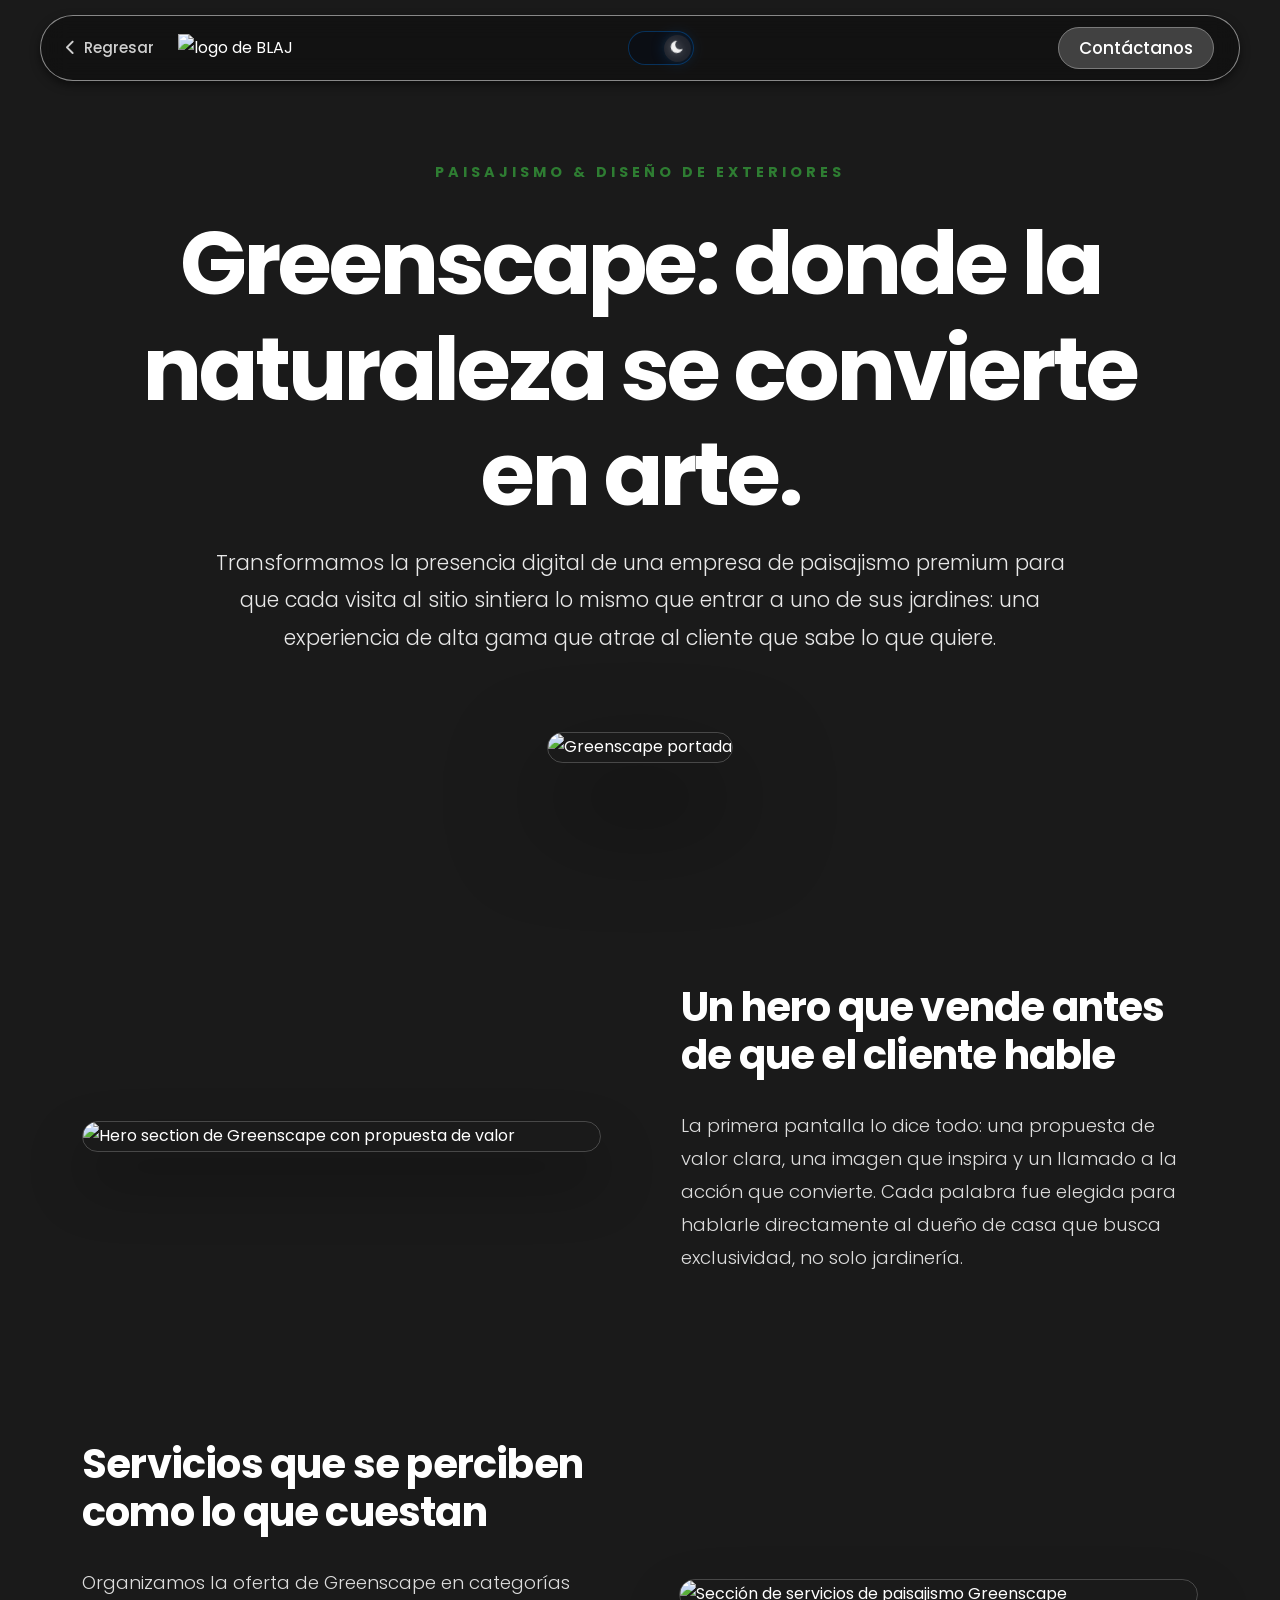
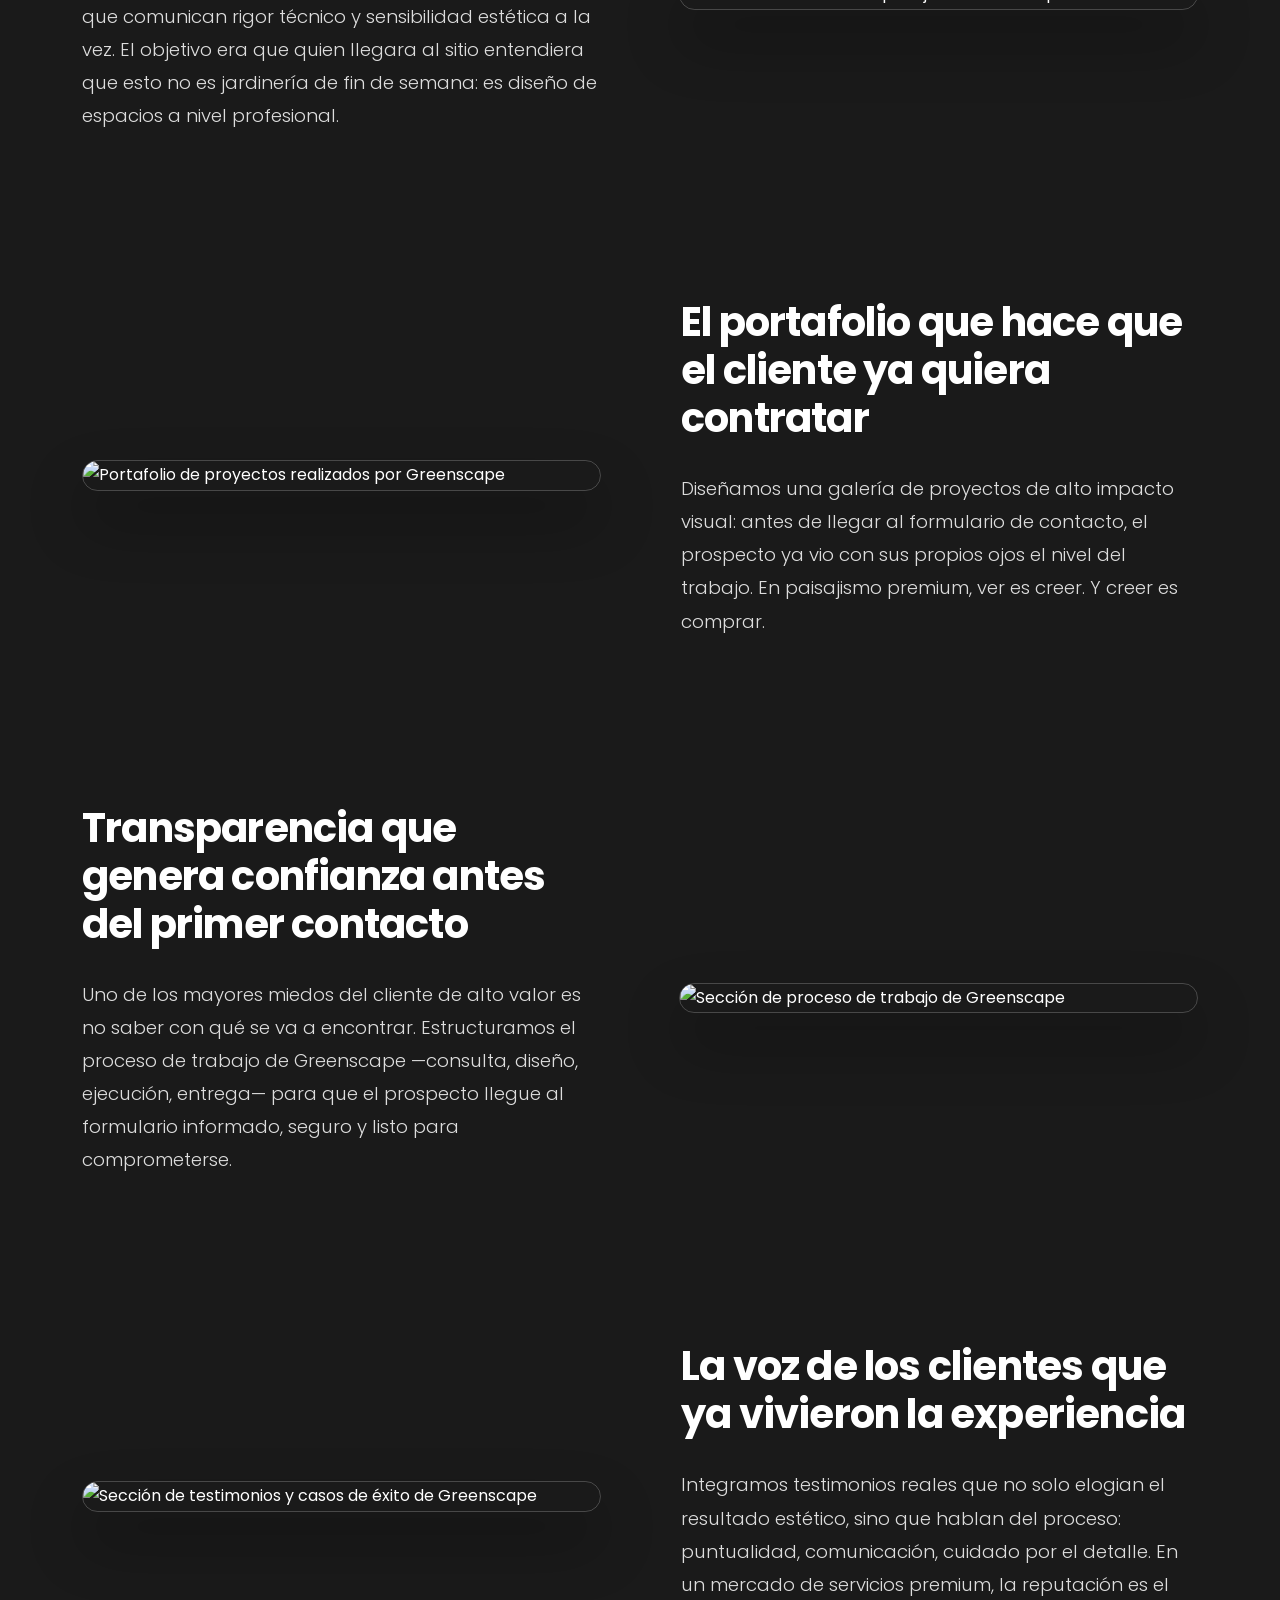
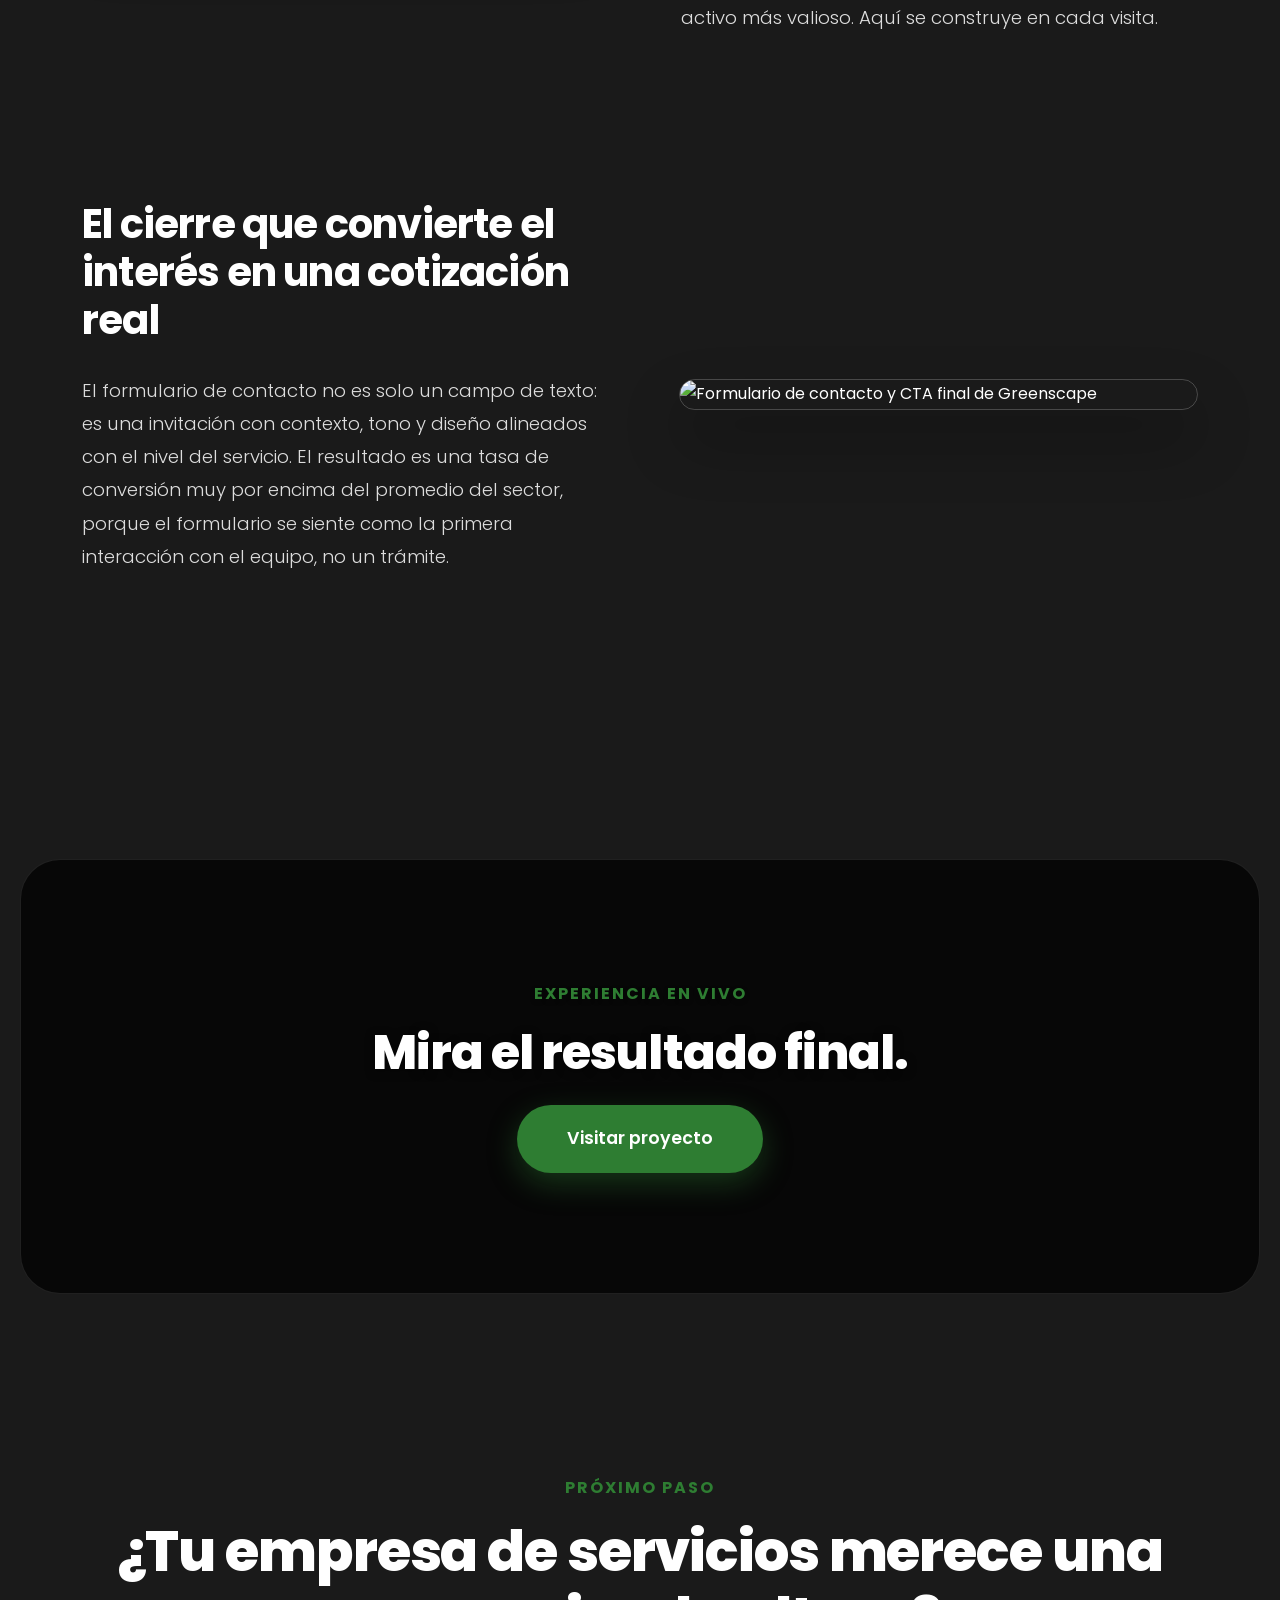
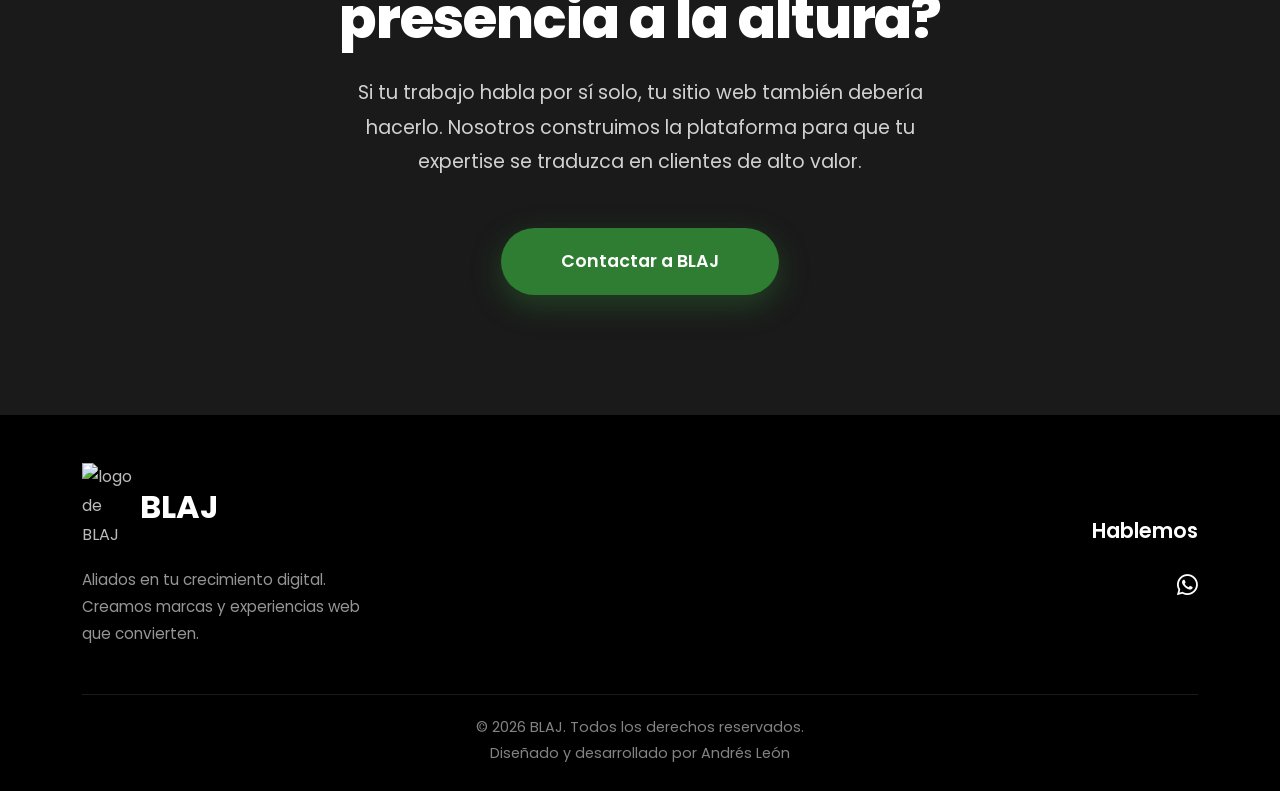
==== greenscape.html @ 516848ff "BLAJ v5.1" ====
<!DOCTYPE html>
<html lang="es">
<head>
    <meta charset="UTF-8">
    <meta name="viewport" content="width=device-width, initial-scale=1.0">
    <title>BLAJ | Greenscape: paisajismo de lujo</title>
    <meta name="description" content="Cómo transformamos la presencia digital de una empresa de paisajismo premium en un ecosistema de captación de clientes de alto valor. Caso de estudio BLAJ.">
    <link rel="icon" href="https://res.cloudinary.com/dpvm2gro2/image/upload/v1768845811/logo_gy8n31.ico" type="image/x-icon" />
    <!-- Bootstrap CSS -->
    <link href="https://cdn.jsdelivr.net/npm/bootstrap@5.3.3/dist/css/bootstrap.min.css" rel="stylesheet">
    <!-- Google Fonts -->
    <link href="https://fonts.googleapis.com/css2?family=Poppins:wght@300;400;600;700;800&display=swap" rel="stylesheet">
    <!-- Font Awesome -->
    <link rel="stylesheet" href="https://cdnjs.cloudflare.com/ajax/libs/font-awesome/6.0.0/css/all.min.css">
    <!-- Shared CSS -->
    <link rel="stylesheet" href="css/index.css">
    <style>
        :root {
            --project-accent: #2E7D32;
        }
        body {
            font-family: 'Poppins', sans-serif;
            background-color: var(--current-bg-color);
            color: var(--current-text-color);
            line-height: 1.8;
            transition: background-color 0.3s ease, color 0.3s ease;
        }

        h1, h2, h3, h4 {
            letter-spacing: -0.02em;
            font-weight: 700;
        }

        .back-link {
            display: flex;
            align-items: center;
            gap: 8px;
            color: var(--current-navbar-text);
            text-decoration: none;
            font-size: 0.95rem;
            font-weight: 500;
            opacity: 0.8;
            transition: all 0.3s ease;
        }

        .back-link:hover {
            opacity: 1;
            transform: translateX(-5px);
            color: var(--project-accent);
        }

        .project-hero-section {
            padding: 160px 0 100px;
            text-align: center;
        }

        .project-category {
            text-transform: uppercase;
            letter-spacing: 4px;
            font-weight: 700;
            color: var(--project-accent);
            margin-bottom: 25px;
            display: block;
            font-size: 0.9rem;
        }

        .main-hero-img {
            border-radius: 40px;
            box-shadow: 0 50px 100px rgba(0,0,0,0.6);
            margin-top: 60px;
            border: 1px solid var(--current-border-color);
            max-width: 100%;
            transition: transform 0.8s cubic-bezier(0.165, 0.84, 0.44, 1);
        }

        .story-section {
            padding: 120px 0 60px;
        }

        .story-row {
            display: flex;
            align-items: center;
            gap: 80px;
            margin-bottom: 150px;
        }

        .story-img-container {
            flex: 1;
            border-radius: 30px;
            overflow: hidden;
            border: 1px solid var(--current-border-color);
            box-shadow: 0 30px 60px rgba(0,0,0,0.3);
        }

        .story-img-container img {
            width: 100%;
            height: auto;
            display: block;
            transition: transform 0.6s ease;
        }

        .story-text {
            flex: 1;
        }

        .story-text h2 {
            font-size: 2.5rem;
            margin-bottom: 30px;
            line-height: 1.2;
        }

        .story-text p {
            font-size: 1.15rem;
            color: var(--current-text-color);
            opacity: 0.85;
            font-weight: 300;
        }

        /* Live Experience Banner */
        .live-project-banner {
            position: relative;
            background: linear-gradient(rgba(0,0,0,0.72), rgba(0,0,0,0.72)), url('https://res.cloudinary.com/dpvm2gro2/image/upload/q_auto/f_auto/v1775603892/b43684da-e102-40e5-9700-f102bb4e4d23.png');
            background-size: cover;
            background-position: center;
            background-attachment: fixed;
            padding: 120px 0;
            text-align: center;
            border-radius: 40px;
            margin: 60px 20px;
            border: 1px solid rgba(255,255,255,0.1);
            overflow: hidden;
        }

        .live-project-banner h2 {
            color: #ffffff !important;
            text-shadow: 0 2px 10px rgba(0,0,0,0.5);
        }

        .live-project-banner .section-tag {
            color: var(--project-accent) !important;
            text-shadow: 0 2px 5px rgba(0,0,0,0.3);
        }

        .btn-project-action {
            display: inline-block;
            background: var(--project-accent);
            color: #ffffff !important;
            padding: 18px 50px;
            font-size: 1.1rem;
            font-weight: 600;
            border-radius: 50px;
            text-decoration: none;
            transition: all 0.3s ease;
            border: none;
            box-shadow: 0 10px 30px rgba(46, 125, 50, 0.4);
        }

        .btn-project-action:hover {
            background: #1b5e20;
            color: #ffffff !important;
            transform: translateY(-3px);
            box-shadow: 0 15px 40px rgba(46, 125, 50, 0.6);
            text-decoration: none;
        }

        .contact-cta-section {
            padding: 120px 0;
            text-align: center;
            background-color: var(--current-bg-color);
        }

        .section-tag {
            color: var(--project-accent);
            font-weight: 700;
            text-transform: uppercase;
            letter-spacing: 2px;
            margin-bottom: 15px;
            display: block;
        }

        /* Footer centering for mobile */
        @media (max-width: 767px) {
            .footer-custom .row > div {
                text-align: center !important;
                display: flex;
                flex-direction: column;
                align-items: center;
            }
            .footer-logo-container {
                justify-content: center !important;
            }
            .social-links-footer {
                justify-content: center !important;
            }
            .footer-copyright {
                text-align: center !important;
            }
        }

        @media (max-width: 991px) {
            .story-row {
                flex-direction: column !important;
                text-align: center;
                gap: 40px;
                margin-bottom: 100px;
            }
            .story-text h2 {
                font-size: 2rem;
            }
            .live-project-banner {
                margin: 20px 10px;
                padding: 80px 0;
            }
        }
    </style>
    <script>
        (function() {
            const savedTheme = localStorage.getItem('theme') || 'dark';
            if (savedTheme === 'light') {
                document.documentElement.classList.add('light-mode-active');
            }
        })();
    </script>
    <script>
        if (window.history.replaceState) {
            let cleanUrl = window.location.pathname.replace(/\.html$/, '') + window.location.search;
            if (window.location.pathname.endsWith('.html') || window.location.hash) {
                window.history.replaceState(null, '', cleanUrl);
            }
        }
    </script>
</head>
<body class="dark-mode">
    <script>
        (function() {
            const savedTheme = localStorage.getItem('theme') || 'dark';
            if (savedTheme === 'light') {
                document.body.classList.remove('dark-mode');
                document.body.classList.add('light-mode');
            }
        })();
    </script>

    <!-- Navbar -->
    <nav class="navbar-custom">
        <div class="container-nav">
            <div class="d-flex align-items-center gap-4">
                <a href="index.html" class="back-link">
                    <i class="fas fa-chevron-left"></i> Regresar
                </a>
                <a href="index.html">
                    <img src="https://res.cloudinary.com/dpvm2gro2/image/upload/v1768845812/logo_fqrwqj.png"
                        alt="logo de BLAJ" style="width: 50px; height: 50px;">
                </a>
            </div>
            <div class="navbar-actions">
                <label class="ui-switch">
                    <input type="checkbox" id="theme-toggle">
                    <script>
                        if (document.body.classList.contains('dark-mode')) {
                            document.getElementById('theme-toggle').checked = true;
                        } else if (document.body.classList.contains('light-mode')) {
                            document.getElementById('theme-toggle').checked = false;
                        }
                    </script>
                    <div class="slider">
                        <div class="circle"></div>
                    </div>
                </label>
            </div>
            <ul class="nav-links">
                <li><a href="https://wa.link/khsws3" class="btn-navbar-contact" target="_blank">Contáctanos</a></li>
            </ul>
        </div>
    </nav>

    <main>
        <!-- Hero -->
        <section class="project-hero-section lazy-load">
            <div class="container">
                <span class="project-category">Paisajismo & diseño de exteriores</span>
                <h1 class="project-title-premium" style="font-size: clamp(3rem, 8vw, 5.5rem); letter-spacing: -3px;">Greenscape: donde la naturaleza se convierte en arte.</h1>
                <p class="project-intro mx-auto" style="max-width: 850px; font-size: 1.3rem; opacity: 0.9; font-weight: 300;">Transformamos la presencia digital de una empresa de paisajismo premium para que cada visita al sitio sintiera lo mismo que entrar a uno de sus jardines: una experiencia de alta gama que atrae al cliente que sabe lo que quiere.</p>
                <img src="https://res.cloudinary.com/dpvm2gro2/image/upload/q_auto/f_auto/v1775603892/b43684da-e102-40e5-9700-f102bb4e4d23.png"
                     alt="Greenscape portada" class="main-hero-img">
            </div>
        </section>

        <!-- Storytelling -->
        <section class="story-section">
            <div class="container">

                <!-- 1 - Imagen izquierda -->
                <div class="story-row lazy-load">
                    <div class="story-img-container">
                        <img src="https://res.cloudinary.com/dpvm2gro2/image/upload/q_auto/f_auto/v1775674520/df66d232-602d-4cf4-958e-fd597a50bb1b.png" alt="Hero section de Greenscape con propuesta de valor">
                    </div>
                    <div class="story-text">
                        <h2>Un hero que vende antes de que el cliente hable</h2>
                        <p>La primera pantalla lo dice todo: una propuesta de valor clara, una imagen que inspira y un llamado a la acción que convierte. Cada palabra fue elegida para hablarle directamente al dueño de casa que busca exclusividad, no solo jardinería.</p>
                    </div>
                </div>

                <!-- 2 - Imagen derecha -->
                <div class="story-row lazy-load" style="flex-direction: row-reverse;">
                    <div class="story-img-container">
                        <img src="https://res.cloudinary.com/dpvm2gro2/image/upload/q_auto/f_auto/v1775674536/7e2b5570-5434-4854-be91-1cef06c41c4c.png" alt="Sección de servicios de paisajismo Greenscape">
                    </div>
                    <div class="story-text">
                        <h2>Servicios que se perciben como lo que cuestan</h2>
                        <p>Organizamos la oferta de Greenscape en categorías que comunican rigor técnico y sensibilidad estética a la vez. El objetivo era que quien llegara al sitio entendiera que esto no es jardinería de fin de semana: es diseño de espacios a nivel profesional.</p>
                    </div>
                </div>

                <!-- 3 - Imagen izquierda -->
                <div class="story-row lazy-load">
                    <div class="story-img-container">
                        <img src="https://res.cloudinary.com/dpvm2gro2/image/upload/q_auto/f_auto/v1775674583/0cac75b3-5132-402e-8fd9-946159d8018d.png" alt="Portafolio de proyectos realizados por Greenscape">
                    </div>
                    <div class="story-text">
                        <h2>El portafolio que hace que el cliente ya quiera contratar</h2>
                        <p>Diseñamos una galería de proyectos de alto impacto visual: antes de llegar al formulario de contacto, el prospecto ya vio con sus propios ojos el nivel del trabajo. En paisajismo premium, ver es creer. Y creer es comprar.</p>
                    </div>
                </div>

                <!-- 4 - Imagen derecha -->
                <div class="story-row lazy-load" style="flex-direction: row-reverse;">
                    <div class="story-img-container">
                        <img src="https://res.cloudinary.com/dpvm2gro2/image/upload/q_auto/f_auto/v1775674565/8410f0da-610e-4260-8b0b-3acec3961d98.png" alt="Sección de proceso de trabajo de Greenscape">
                    </div>
                    <div class="story-text">
                        <h2>Transparencia que genera confianza antes del primer contacto</h2>
                        <p>Uno de los mayores miedos del cliente de alto valor es no saber con qué se va a encontrar. Estructuramos el proceso de trabajo de Greenscape —consulta, diseño, ejecución, entrega— para que el prospecto llegue al formulario informado, seguro y listo para comprometerse.</p>
                    </div>
                </div>

                <!-- 5 - Imagen izquierda -->
                <div class="story-row lazy-load">
                    <div class="story-img-container">
                        <img src="https://res.cloudinary.com/dpvm2gro2/image/upload/q_auto/f_auto/v1775674615/f3f5efb6-ce84-4a31-a482-552d34b62405.png" alt="Sección de testimonios y casos de éxito de Greenscape">
                    </div>
                    <div class="story-text">
                        <h2>La voz de los clientes que ya vivieron la experiencia</h2>
                        <p>Integramos testimonios reales que no solo elogian el resultado estético, sino que hablan del proceso: puntualidad, comunicación, cuidado por el detalle. En un mercado de servicios premium, la reputación es el activo más valioso. Aquí se construye en cada visita.</p>
                    </div>
                </div>

                <!-- 6 - Imagen derecha -->
                <div class="story-row lazy-load" style="flex-direction: row-reverse;">
                    <div class="story-img-container">
                        <img src="https://res.cloudinary.com/dpvm2gro2/image/upload/q_auto/f_auto/v1775674656/4703203d-2d35-4f06-8290-ee7bc7e1e437.png" alt="Formulario de contacto y CTA final de Greenscape">
                    </div>
                    <div class="story-text">
                        <h2>El cierre que convierte el interés en una cotización real</h2>
                        <p>El formulario de contacto no es solo un campo de texto: es una invitación con contexto, tono y diseño alineados con el nivel del servicio. El resultado es una tasa de conversión muy por encima del promedio del sector, porque el formulario se siente como la primera interacción con el equipo, no un trámite.</p>
                    </div>
                </div>

            </div>
        </section>

        <!-- Experiencia en vivo -->
        <section class="live-project-banner lazy-load">
            <div class="container">
                <span class="section-tag">Experiencia en vivo</span>
                <h2 class="mb-4" style="font-size: 3rem; font-weight: 800;">Mira el resultado final.</h2>
                <a href="#" class="btn-project-action" target="_blank">Visitar proyecto</a>
            </div>
        </section>

        <!-- CTA Contacto -->
        <section class="contact-cta-section lazy-load">
            <div class="container">
                <span class="section-tag">Próximo paso</span>
                <h2 class="mb-4" style="font-size: clamp(2rem, 5vw, 3.5rem); font-weight: 800;">¿Tu empresa de servicios merece una presencia a la altura?</h2>
                <p class="mb-5 mx-auto" style="max-width: 620px; font-size: 1.2rem; opacity: 0.8;">Si tu trabajo habla por sí solo, tu sitio web también debería hacerlo. Nosotros construimos la plataforma para que tu expertise se traduzca en clientes de alto valor.</p>
                <a href="https://wa.link/khsws3" class="btn-project-action" style="padding: 18px 60px;" target="_blank">Contactar a BLAJ</a>
            </div>
        </section>
    </main>

    <footer class="footer-custom section-padding pb-4 pt-5">
        <div class="container">
            <div class="row">
                <div class="col-lg-6 mb-4 mb-lg-0">
                    <div class="footer-logo-container d-flex align-items-center mb-3">
                        <img src="https://res.cloudinary.com/dpvm2gro2/image/upload/v1768845812/logo_fqrwqj.png"
                            alt="logo de BLAJ" class="footer-logo me-2" loading="lazy" style="width: 50px;">
                        <span class="footer-logo-text">BLAJ</span>
                    </div>
                    <p class="footer-tagline">Aliados en tu crecimiento digital. Creamos marcas y experiencias web que convierten.</p>
                </div>

                <div class="col-lg-6 mb-4 mb-lg-0 d-flex flex-column justify-content-center text-lg-end">
                    <h5 class="footer-title">Hablemos</h5>
                    <div class="social-links-footer d-flex justify-content-lg-end">
                        <a href="https://wa.link/khsws3" aria-label="whatsapp" target="_blank"><i class="fab fa-whatsapp"></i></a>
                    </div>
                </div>
            </div>

            <hr class="footer-divider">

            <div class="text-center">
                <p class="footer-copyright">&copy; 2026 BLAJ. Todos los derechos reservados. <br> Diseñado y desarrollado por Andrés León</p>
            </div>
        </div>
    </footer>

    <script src="https://blaj-chatbot.vercel.app/static/blaj/widget.js"></script>
    <script src="https://cdn.jsdelivr.net/npm/bootstrap@5.3.3/dist/js/bootstrap.bundle.min.js"></script>
    <script>
        const themeToggle = document.getElementById('theme-toggle');
        if (themeToggle) {
            themeToggle.addEventListener('change', () => {
                document.body.classList.toggle('dark-mode');
                document.body.classList.toggle('light-mode');
                localStorage.setItem('theme', document.body.classList.contains('dark-mode') ? 'dark' : 'light');
            });
        }
        const lazyObserver = new IntersectionObserver((entries) => {
            entries.forEach(entry => {
                if (entry.isIntersecting) entry.target.classList.add("visible");
            });
        }, { threshold: 0.1 });
        document.querySelectorAll(".lazy-load").forEach(el => lazyObserver.observe(el));
    </script>
</body>
</html>
---- css/index.css ----
/* ======================================== */
/* 1. VARIABLES Y MODO DÃA/NOCHE (THEMING) */
/* ======================================== */
:root {
    --bg-color-light: #f0f2f5;
    --text-color-light: #000;
    /* texto oscuro para el modo claro */
    --card-bg-light: rgba(255, 255, 255, 0.4);
    /* mÃ¡s transparente */
    --border-color-light: rgba(0, 0, 0, 0.1);
    /* borde sutil oscuro */
    --shadow-color-light: rgba(0, 0, 0, 0.15);
    /* sombra mÃ¡s pronunciada */
    --navbar-bg-light: rgba(0, 0, 0, 0.3);
    /* siempre oscuro y semitransparente */
    --navbar-text-light: #fff;
    /* texto blanco para el navbar oscuro */
    --btn-primary-bg-light: #000;
    /* botÃ³n oscuro en modo claro */
    --btn-primary-text-light: #fff;
    /* texto blanco para el botÃ³n oscuro */
    --footer-bg-light: #000;
    --footer-text-light: #fff;
    --overlay-color-light: rgba(0, 0, 0, 0.3);
    /* mÃ¡s oscuro para resaltar video */
    --mobile-menu-bg-light: #fff;
    /* fondo sÃ³lido para el menÃº mÃ³vil */
    --loader-color-light: #000;
    /* color de la figura del loader en modo claro */
    --loader-shadow-color-light: #00000050;
    /* color de la sombra del loader en modo claro */
    --grid-color-light: rgba(0, 0, 0, 0.05);
    --current-grid-color: var(--grid-color-light);


    /* modo noche - por defecto se aplica si no se detecta preferencia del sistema */
    --bg-color-dark: #1a1a1a;
    /* casi negro */
    --text-color-dark: #fff;
    /* texto blanco */
    --card-bg-dark: rgba(26, 26, 26, 0.7);
    /* mÃ¡s transparente */
    --border-color-dark: rgba(255, 255, 255, 0.2);
    /* mÃ¡s visible */
    --shadow-color-dark: rgba(0, 0, 0, 0.5);
    /* sombra mÃ¡s pronunciada */
    --navbar-bg-dark: rgba(0, 0, 0, 0.3);
    /* siempre oscuro y semitransparente */
    --navbar-text-dark: #fff;
    /* texto blanco para el navbar oscuro */
    --btn-primary-bg-dark: #fff;
    /* color mÃ¡s neutro */
    --btn-primary-text-dark: #000;
    /* texto oscuro para el botÃ³n claro */
    --footer-bg-dark: #000;
    /* negro total */
    --footer-text-dark: #bbb;
    --overlay-color-dark: rgba(0, 0, 0, 0.3);
    /* mÃ¡s oscuro para resaltar video */
    --mobile-menu-bg-dark: #1a1a1a;
    /* fondo sÃ³lido para el menÃº mÃ³vil */
    --loader-color-dark: #fff;
    /* color de la figura del loader en modo oscuro */
    --loader-shadow-color-dark: #ffffff50;
    /* color de la sombra del loader en modo oscuro */

    /* Variables específicas del Hero */
    --hero-bg-light: linear-gradient(135deg, #f5f7fa 0%, #c3cfe2 100%);
    --hero-bg-dark: radial-gradient(circle at center, #1a1a2e 0%, #000000 100%);
    --hero-text-light: #333;
    --hero-text-dark: #fff;
    --hero-arrow-light: #333;
    --hero-arrow-dark: #fff;


    /* variables activas, cambiarÃ¡n con el modo */
    --current-bg-color: var(--bg-color-light);
    --current-text-color: var(--text-color-light);
    --current-card-bg: var(--card-bg-light);
    --current-border-color: var(--border-color-light);
    --current-shadow-color: var(--shadow-color-light);
    --current-navbar-bg: var(--navbar-bg-light);
    --current-navbar-text: var(--navbar-text-light);
    --current-btn-primary-bg: var(--btn-primary-bg-light);
    --current-btn-primary-text: var(--btn-primary-text-light);
    --current-footer-bg: var(--footer-bg-light);
    --current-footer-text: var(--footer-text-light);
    --current-overlay-color: var(--overlay-color-light);
    --current-mobile-menu-bg: var(--mobile-menu-bg-light);
    --current-loader-color: var(--loader-color-light);
    --current-loader-shadow-color: var(--loader-shadow-color-light);

    --current-hero-bg: var(--hero-bg-light);
    --current-hero-text: var(--hero-text-light);
    --current-hero-arrow: var(--hero-arrow-light);

    /* Variables de la scrollbar */
    --scrollbar-track: transparent;
    --scrollbar-thumb: #0084FF;
    --scrollbar-thumb-hover: #0066cc;
}

/* Estilos recomendados para el scroll suave de lenis */
html.lenis,
html.lenis body {
    height: auto;
}

.lenis.lenis-smooth {
    scroll-behavior: auto !important;
}

.lenis.lenis-smooth [data-lenis-prevent] {
    overscroll-behavior: contain;
}

.lenis.lenis-stopped {
    overflow: hidden;
}

.lenis.lenis-scrolling iframe {
    pointer-events: none;
}

/* modo noche por defecto o activado por JS */
body.dark-mode {
    --current-bg-color: var(--bg-color-dark);
    --current-text-color: var(--text-color-dark);
    --current-card-bg: var(--card-bg-dark);
    --current-border-color: var(--border-color-dark);
    --current-shadow-color: var(--shadow-color-dark);
    --current-navbar-bg: var(--navbar-bg-dark);
    --current-navbar-text: var(--navbar-text-dark);
    --current-btn-primary-bg: var(--btn-primary-bg-dark);
    --current-btn-primary-text: var(--btn-primary-text-dark);
    --current-footer-bg: var(--footer-bg-dark);
    --current-footer-text: var(--footer-text-dark);
    --current-overlay-color: var(--overlay-color-dark);
    --current-mobile-menu-bg: var(--mobile-menu-bg-dark);
    --current-loader-color: var(--loader-color-dark);
    --current-loader-shadow-color: var(--loader-shadow-color-dark);
    --grid-color-dark: rgba(255, 255, 255, 0.05);
    --current-grid-color: var(--current-grid-color-dark);

    /* Update hero active vars for dark mode */
    --current-hero-bg: var(--hero-bg-dark);
    --current-hero-text: var(--hero-text-dark);
    --current-hero-arrow: var(--hero-arrow-dark);

    /* Scrollbar en modo oscuro */
    --scrollbar-track: transparent;
}

/* ======================================== */
/* 2. ESTILOS GENERALES Y RESET */
/* ======================================== */
html {
    overflow-x: hidden;
    scrollbar-width: thin;
    scrollbar-color: var(--scrollbar-thumb) var(--scrollbar-track);
}

/* Personalización de la scrollbar para navegadores webkit (chrome, safari, edge) */
::-webkit-scrollbar {
    width: 16px; /* Aumentado para mayor facilidad de agarre */
}

::-webkit-scrollbar-track {
    background: transparent;
}

::-webkit-scrollbar-thumb {
    background-color: var(--scrollbar-thumb);
    border-radius: 20px;
    /* Usamos un borde transparente más inteligente para separar la barra del borde sin perder área de clic */
    border: 4px solid transparent; 
    background-clip: content-box;
}

::-webkit-scrollbar-thumb:hover {
    background-color: var(--scrollbar-thumb-hover);
}

body {
    font-family: 'Poppins', sans-serif;
    line-height: 1.6;
    margin: 0;
    padding: 0;
    background-color: var(--current-bg-color);
    color: var(--current-text-color);
    transition: background-color 0.3s ease, color 0.3s ease;
    overflow-x: hidden;
    width: 100%;
    min-height: 100vh;
}

* {
    box-sizing: border-box;
}

h1,
h2,
h3,
h4,
h5,
h6 {
    color: var(--current-text-color);
    margin-bottom: 1rem;
}

a {
    color: var(--current-btn-primary-bg);
    /* color base del botÃ³n */
    text-decoration: none;
    transition: color 0.3s ease;
}

a:hover {
    color: var(--current-btn-primary-text);
    /* color de texto del botÃ³n en hover */
}

.section-padding {
    padding: 80px 0;
    scroll-margin-top: 100px;
}

.section-title {
    font-size: 2.8rem;
    font-weight: 700;
    margin-bottom: 20px;
    position: relative;
    display: inline-block;
    padding-bottom: 10px;
    color: var(--current-text-color);
    width: 100%;
    /* para centrar el after */
    text-align: center;
    /* centrar el tÃ­tulo */
}

.section-title::after {
    content: '';
    position: absolute;
    left: 50%;
    bottom: 0;
    transform: translateX(-50%);
    width: 120px;
    /* lÃ­nea mÃ¡s larga */
    height: 4px;
    background-color: var(--current-btn-primary-bg);
    border-radius: 2px;
}

.lead {
    font-size: 1.25rem;
    margin-bottom: 30px;
}

/* ======================================== */
/* 3. LOADER DE PÃGINA */
/* ======================================== */
.page-loader {
    position: fixed;
    top: 0;
    left: 0;
    width: 100%;
    height: 100%;
    background-color: var(--current-bg-color);
    z-index: 2147483647 !important;
    display: flex;
    flex-direction: column;
    justify-content: center;
    align-items: center;
    transition: opacity 0.7s ease, visibility 0.7s ease;
}

/* Forzar que nada (chatbots, modales) esté arriba del loader */
body.loader-active {
    overflow: hidden !important;
    height: 100vh;
}

body.loader-active > *:not(.page-loader):not(script) {
    visibility: hidden !important;
    opacity: 0 !important;
    pointer-events: none !important;
}

.page-loader.hidden {
    opacity: 0;
    visibility: hidden;
}

/* Animación flip-to-square */
.flip-to-square {
    display: grid;
    grid-template-columns: repeat(3, 1fr);
    grid-template-rows: repeat(3, 1fr);
    height: 60px;
    width: 60px;
    gap: 4px;
    margin-bottom: 25px;
}

.flip-to-square div {
    animation: flip-to-square 1.5s calc(var(--delay) * 1s) infinite backwards;
    background-color: var(--current-loader-color);
    border-radius: 2px;
}

.flip-to-square div:nth-child(1) { --delay: 0.1; }
.flip-to-square div:nth-child(2) { --delay: 0.2; }
.flip-to-square div:nth-child(3) { --delay: 0.3; }
.flip-to-square div:nth-child(4) { --delay: 0.4; }
.flip-to-square div:nth-child(5) { --delay: 0.5; }
.flip-to-square div:nth-child(6) { --delay: 0.6; }
.flip-to-square div:nth-child(7) { --delay: 0.7; }
.flip-to-square div:nth-child(8) { --delay: 0.8; }
.flip-to-square div:nth-child(9) { --delay: 0.9; }

@keyframes flip-to-square {
    0% {
        transform: rotateX(-90deg);
        opacity: 0;
    }
    50%, 75% {
        transform: rotateX(0);
        opacity: 1;
    }
    100% {
        opacity: 0;
        transform: rotateX(0);
    }
}

.loader-percentage {
    font-size: 2.5rem;
    font-weight: 700;
    color: var(--current-loader-color);
    margin-bottom: 10px;
    font-variant-numeric: tabular-nums;
}

.loader-status {
    font-size: 1rem;
    font-weight: 300;
    color: var(--current-text-color);
    letter-spacing: 1px;
    opacity: 0.8;
}

/* ======================================== */
/* 4. CURSOR PERSONALIZADO (SOLO DESKTOP) */
/* ======================================== */
.cursor-follower {
    display: none;
}

/* Efecto de estela/sombra para el cursor */
.cursor-follower::after {
    content: '';
    position: absolute;
    width: 100%;
    height: 100%;
    border-radius: 50%;
    background: var(--current-btn-primary-bg);
    opacity: 0.3;
    animation: cursorPulse 2s infinite ease-out;
}

@keyframes cursorPulse {
    0% { transform: scale(1); opacity: 0.5; }
    100% { transform: scale(4); opacity: 0; }
}

body:hover .cursor-follower {
    opacity: 1;
}

.cursor-follower.hovering {
    width: 40px;
    height: 40px;
    background: transparent;
    border: 2px solid var(--current-btn-primary-bg);
    mix-blend-mode: normal;
    box-shadow: 0 0 40px rgba(0, 132, 255, 0.4);
}


/* Partículas de estela del cursor */
.cursor-trail {
    display: none;
}


/* ======================================== */
/* 5. NAVBAR (BARRA DE NAVEGACIÃ“N) */
/* ======================================== */
.navbar-custom {
    position: fixed;
    top: 0;
    left: 0;
    width: 100vw;
    background: transparent;
    /* el color de fondo lo darÃ¡ container-nav */
    z-index: 1000;
    transition: background 0.3s ease, border 0.3s ease, box-shadow 0.3s ease, backdrop-filter 0.3s ease;
}

.navbar-custom .container-nav {
    display: flex;
    justify-content: space-between;
    align-items: center;
    padding: 15px 25px;
    max-width: 1200px;
    margin: 15px auto;
    /* margen para efecto flotante */
    background: rgba(0, 0, 0, 0.3);
    /* color de fondo fijo */
    backdrop-filter: blur(12px);
    /* mÃ¡s blur */
    -webkit-backdrop-filter: blur(12px);
    /* mÃ¡s blur */
    border: 1px solid rgba(255, 255, 255, 0.5);
    /* borde blanco semitransparente */
    border-radius: 50px;
    /* bordes redondeados */
    box-shadow: 0 4px 10px var(--current-shadow-color);
    transition: all 0.3s ease;
    /* transiciÃ³n para todos los cambios */
    margin: 15px auto;
}

.navbar-custom .navbar-actions {
    display: flex;
    /* siempre visible */
    align-items: center;
    gap: 15px;
    /* espacio entre el botÃ³n de tema y el menÃº toggle */
}

.brand-logo {
    font-size: 1.8rem;
    font-weight: 700;
    color: var(--current-navbar-text);
    text-transform: uppercase;
    letter-spacing: 1px;
    transition: color 0.3s ease;
}

.brand-logo:hover {
    color: var(--current-btn-primary-bg);
    /* color principal al pasar el ratÃ³n */
}

.nav-links {
    list-style: none;
    margin: 0;
    padding: 0;
    display: flex;
    align-items: center;
}

.nav-links li {
    margin-left: 30px;
    position: relative; /* Base para el dropdown */
}

.nav-links a {
    color: var(--current-navbar-text);
    font-size: 1.05rem;
    font-weight: 500;
    position: relative;
    padding: 5px 0;
    transition: color 0.3s ease;
}

.nav-links a::after {
    content: '';
    position: absolute;
    left: 0;
    bottom: 0;
    width: 0;
    height: 2px;
    background-color: var(--current-btn-primary-bg);
    transition: width 0.3s ease;
}

.nav-links a:hover::after {
    width: 100%;
}

.nav-links a:hover {
    color: var(--current-btn-primary-bg);
}

/* Estilos Dropdown Premium */
.nav-item-dropdown {
    position: relative;
    padding-bottom: 10px; /* Margen para hover */
    margin-bottom: -10px;
}

.dropdown-trigger {
    display: flex;
    align-items: center;
    gap: 5px;
    cursor: pointer;
}

.dropdown-menu-custom {
    position: absolute;
    top: 100%;
    left: 50%;
    transform: translateX(-50%) translateY(10px);
    background: rgba(13, 13, 13, 0.95);
    backdrop-filter: blur(20px);
    -webkit-backdrop-filter: blur(20px);
    border: 1px solid rgba(255, 255, 255, 0.1);
    border-radius: 15px;
    padding: 15px 0;
    min-width: 260px;
    list-style: none;
    opacity: 0;
    visibility: hidden;
    transition: all 0.4s cubic-bezier(0.165, 0.84, 0.44, 1);
    box-shadow: 0 20px 40px rgba(0, 0, 0, 0.6);
    z-index: 1000;
}


.nav-item-dropdown:hover .dropdown-menu-custom {
    opacity: 1;
    visibility: visible;
    transform: translateX(-50%) translateY(0);
}

/* Rotar chevron cuando el dropdown está abierto */
.nav-item-dropdown:hover .dropdown-trigger i.fa-chevron-down {
    transform: rotate(180deg);
}


.dropdown-menu-custom li {
    margin: 0 !important;
    padding: 0;
}

.dropdown-menu-custom li a {
    display: block;
    padding: 12px 25px;
    color: #fff !important;
    font-size: 0.95rem;
    font-weight: 400;
    transition: all 0.3s ease;
    white-space: nowrap;
}

.dropdown-menu-custom li a:hover {
    background: rgba(0, 132, 255, 0.1);
    color: #0084FF !important;
    padding-left: 30px;
}

.dropdown-menu-custom li a::after {
    display: none !important; /* Quitar lÃ­nea inferior en dropdown */
}

/* Ajustes para mÃ³vil - Ocultar dropdown en responsive convencional */
@media (max-width: 991px) {
    .dropdown-menu-custom {
        display: none; /* En mÃ³vil usamos el menÃº lateral plano */
    }
}

.btn-navbar-contact {
    padding: 8px 20px !important;
    /* !important para sobreescribir el padding de .nav-links a */
    background: rgba(255, 255, 255, 0.2);
    backdrop-filter: blur(10px);
    -webkit-backdrop-filter: blur(10px);
    border: 1px solid rgba(255, 255, 255, 0.3);
    border-radius: 50px;
    transition: all 0.3s ease;
}

.btn-navbar-contact:hover {
    background: rgba(255, 255, 255, 0.3) !important;
    border-color: rgba(255, 255, 255, 0.5) !important;
    color: #fff !important;
    /* asegurar que el texto se mantenga blanco */
}

/* asegurar que el efecto ::after no aparezca en el botÃ³n */
.btn-navbar-contact::after {
    display: none !important;
}

/* Switch de Tema - Professional Icon Redesign */
.ui-switch {
    --switch-width: 66px;
    --switch-height: 34px;
    --circle-size: 27px;
    --transition: 0.4s cubic-bezier(0.68, -0.55, 0.265, 1.55);
    
    position: relative;
    display: inline-block;
    width: var(--switch-width);
    height: var(--switch-height);
}

.ui-switch input {
    opacity: 0;
    width: 0;
    height: 0;
}

.slider {
    position: absolute;
    cursor: pointer;
    top: 0;
    left: 0;
    right: 0;
    bottom: 0;
    background-color: rgba(255, 255, 255, 0.1);
    backdrop-filter: blur(8px);
    -webkit-backdrop-filter: blur(8px);
    border: 1px solid rgba(255, 255, 255, 0.2);
    transition: var(--transition);
    border-radius: 40px;
}

.slider .circle {
    position: absolute;
    height: var(--circle-size);
    width: var(--circle-size);
    left: 4px;
    bottom: 2.5px;
    background: #ffffff;
    transition: var(--transition);
    border-radius: 50%;
    z-index: 2;
    display: flex;
    align-items: center;
    justify-content: center;
    box-shadow: 0 4px 10px rgba(0, 0, 0, 0.2);
}

/* Day Mode: High Definition Sun Icon */
.slider .circle::after {
    content: '\f185'; /* Font Awesome Sun */
    font-family: 'Font Awesome 6 Free';
    font-weight: 900;
    font-size: 15px;
    color: #ff9d00;
    transition: var(--transition);
    filter: drop-shadow(0 0 5px rgba(255, 157, 0, 0.3));
}

/* Checked = Night Mode */
.ui-switch input:checked ~ .slider {
    background-color: #0b0e14;
    border-color: rgba(0, 132, 255, 0.3);
}

.ui-switch input:checked ~ .slider .circle {
    transform: translateX(31px);
    background: #20242d;
    box-shadow: 0 0 15px rgba(0, 132, 255, 0.2);
}

/* Moon Icon in Night Mode */
.ui-switch input:checked ~ .slider .circle::after {
    content: '\f186'; /* Font Awesome Moon */
    color: #f1f1f1;
    font-size: 14px;
    filter: drop-shadow(0 0 5px rgba(255, 255, 255, 0.4));
    transform: rotate(-15deg);
}

.ui-switch:hover .slider {
    border-color: rgba(255, 255, 255, 0.4);
    box-shadow: 0 0 15px rgba(255,255,255,0.05);
}




/* MenÃº Hamburguesa (MÃ³vil) */
.menu-toggle {
    display: none;
    /* ocultar por defecto en desktop */
    flex-direction: column;
    cursor: pointer;
    padding: 5px;
    background: transparent;
    border: none;
    width: 40px;
    /* aumentar el tamaÃ±o para que no se corte */
    height: 30px;
    /* ajustar altura */
    justify-content: space-around;
    align-items: center;
}

.menu-toggle .bar {
    width: 100%;
    /* ocupa todo el ancho del toggle */
    height: 3px;
    background-color: var(--current-navbar-text);
    margin: 0;
    /* resetear margin */
    transition: all 0.3s ease-in-out;
}

/* Responsividad del Navbar */
@media (max-width: 992px) {
    .navbar-custom .container-nav {
        justify-content: space-between;
        border-radius: 0;
        /* eliminar borde redondeado en mÃ³vil */
        margin: 0;
        /* Elimina el margen lateral del efecto flotante */
        max-width: 100%;
        /* Asegura que el ancho no estÃ© limitado */
        width: 100%;
        /* Fuerza el ancho al 100% */
        border-bottom: 1px solid rgba(255, 255, 255, 0.5);
        /* restaurar border-bottom blanco */
        border-top: none;
        /* asegurar que no haya border top */
        border-left: none;
        /* asegurar que no haya border left */
        border-right: none;
        /* asegurar que no haya border right */
    }

    .btn-navbar-contact {
        display: inline-block;
        /* quitar el display: block; de .nav-links a */
        width: auto;
        /* ancho automÃ¡tico */
        padding: 10px 30px !important;
        /* padding normal de botÃ³n */
    }

    .menu-toggle {
        display: flex;
        /* mostrar el menÃº toggle en mÃ³vil */
    }

    .nav-links {
        display: none;
        flex-direction: column;
        justify-content: center;
        /* centrar verticalmente */
        width: 100%;
        position: fixed;
        top: 65px;
        left: 0;
        height: calc(100vh - 65px);
        background: var(--current-mobile-menu-bg);
        padding: 0;
        /* quitar padding vertical */
        border-top: 1px solid var(--current-border-color);
        box-shadow: 0 4px 10px var(--current-shadow-color);
        animation: slideDown 0.3s ease-out forwards;
        overflow-y: auto;
    }

    .nav-links.active {
        display: flex;
    }

    .nav-links li {
        margin: 10px 0;
        text-align: center;
    }

    .nav-links a {
        font-size: 1.2rem;
        display: block;
        padding: 10px 0;
        color: var(--current-text-color);
    }

    .menu-toggle.active .bar:nth-child(1) {
        transform: translateY(7px) rotate(45deg);
    }

    .menu-toggle.active .bar:nth-child(2) {
        opacity: 0;
    }

    .menu-toggle.active .bar:nth-child(3) {
        transform: translateY(-7px) rotate(-45deg);
    }
}

@keyframes slideDown {
    from {
        opacity: 0;
        transform: translateY(-20px);
    }

    to {
        opacity: 1;
        transform: translateY(0);
    }
}

.nav-links a.active {
    color: var(--current-navbar-text);
}

.nav-links a.active::after {
    content: '';
    position: absolute;
    left: 0;
    bottom: 0;
    width: 100%;
    height: 2px;
    background-color: #fff;
}

/* Fix para visibilidad del link activo en menú móvil (ambos modos) */
@media (max-width: 992px) {
    .nav-links a.active {
        color: #0084FF !important;
        /* Azul de marca */
    }

    .nav-links a.active::after {
        background-color: #0084FF;
    }
}

/* ======================================== */
/* 6. HERO SECTION (SECCIÃ“N PRINCIPAL) */
/* ======================================== */
.hero-section {
    contain: content;
    position: relative;
    width: 100%;
    height: 100vh;
    display: flex;
    justify-content: center;
    align-items: center;
    text-align: center;
    color: #fff;
    overflow: hidden;
}

#hero-canvas {
    position: absolute;
    top: 0;
    left: 0;
    width: 100%;
    height: 100%;
    z-index: -1;
    background: var(--current-hero-bg);
    /* Fondo dinámico */
    transition: background 0.5s ease;
}

.hero-overlay {
    position: absolute;
    top: 0;
    left: 0;
    width: 100%;
    height: 100%;
    z-index: 0;
    transition: background 0.3s ease;
}

.hero-content {
    will-change: transform;
    position: relative;
    z-index: 1;
    max-width: 800px;
    padding: 20px;
}

.hero-content h1 {
    font-size: 3.5rem;
    font-weight: 700;
    margin-bottom: 30px;
    color: var(--current-hero-text);
    /* Texto dinámico */
    min-height: 8.5rem;
    transition: color 0.3s ease;
}

.typed-text {
    font-size: 3.5rem;
    font-weight: 700;
    color: #0084FF;
    /* Color de marca */
}

.typed-cursor {
    color: #0084FF;
    font-size: 3rem;
    font-weight: 300;
}

/* Flechas de Scroll Down */
.scroll-down-link {
    position: absolute;
    bottom: 90px;
    /* <-- mÃ¡s arriba (antes 60px) */
    left: 50%;
    transform: translateX(-50%);
    z-index: 2;
    display: block;
    width: 40px;
}

.scroll-down-arrows span {
    display: block;
    width: 35px;
    height: 35px;
    border-bottom: 5px solid var(--current-hero-arrow);
    /* Flechas dinámicas */
    border-right: 5px solid var(--current-hero-arrow);
    border-radius: 4px;
    transform: rotate(45deg);
    margin: 3px auto;
    opacity: 0;
    animation: scroll-animation 2s infinite;
    transition: border-color 0.3s ease;
}

.scroll-down-arrows span:nth-child(1) {
    animation-delay: 0.1s;
}

.scroll-down-arrows span:nth-child(2) {
    animation-delay: 0.2s;
}

.scroll-down-arrows span:nth-child(3) {
    animation-delay: 0.3s;
}

@keyframes scroll-animation {
    0% {
        opacity: 0;
        transform: rotate(45deg) translate(-25px, -25px);
        /* <-- ajustado al nuevo tamaÃ±o */
    }

    50% {
        opacity: 1;
    }

    100% {
        opacity: 0;
        transform: rotate(45deg) translate(25px, 25px);
        /* <-- ajustado al nuevo tamaÃ±o */
    }
}

/* ======================================== */
/* 7. COMPONENTES REUTILIZABLES (BOTONES, TARJETAS) */
/* ======================================== */

/* BotÃ³n Primario (Efecto Slide) */
.btn-primary-custom {
    display: inline-block;
    padding: 12px 30px;
    background: rgba(255, 255, 255, 0.2);
    /* fondo cristalino */
    backdrop-filter: blur(10px);
    -webkit-backdrop-filter: blur(10px);
    color: var(--current-hero-text);
    /* Texto dinámico */
    border: 1px solid var(--current-border-color);
    border-radius: 50px;
    font-size: 1.1rem;
    font-weight: 600;
    text-transform: uppercase;
    box-shadow: 0 5px 15px rgba(0, 0, 0, 0.1);
    position: relative;
    transition: all 0.3s ease;
    /* para el pseudo-elemento */
    overflow: hidden;
    /* para el pseudo-elemento */
    z-index: 1;
}

.btn-primary-custom::before {
    content: '';
    position: absolute;
    top: 0;
    left: -100%;
    /* inicia afuera a la izquierda */
    width: 100%;
    height: 100%;
    background: #fff;
    /* fondo blanco que se desliza */
    z-index: -1;
    transition: left 0.4s ease;
}

.btn-primary-custom span {
    position: relative;
    z-index: 2;
    /* asegura que el texto estÃ© sobre el ::before */
}

.btn-primary-custom:hover {
    color: #000;
    /* texto cambia a negro */
    border-color: #fff;
    /* borde cambia a blanco sÃ³lido */
    transform: translateY(-3px);
    box-shadow: 0 8px 20px var(--current-shadow-color);
}

.btn-primary-custom:hover::before {
    left: 0;
    /* fondo se desliza al centro */
}

/* BotÃ³n Primario en Modo Noche */
body.dark-mode .btn-primary-custom {
    background: rgba(255, 255, 255, 0.15);
    /* Fondo mÃ¡s oscuro y sutil en modo noche */
    border: 1px solid rgba(255, 255, 255, 0.5);
    /* Borde mÃ¡s visible en oscuro */
    color: #fff;
    /* Texto blanco por defecto (Visitar sitio) */
}

body.dark-mode .btn-primary-custom:hover {
    color: #000 !important;
    /* El texto se vuelve NEGRO */
    border-color: #fff;
    /* El borde se mantiene blanco sÃ³lido */
}

/* Tarjetas Glassmorphism */
.glassmorphism-card {
    background: var(--current-card-bg);
    backdrop-filter: blur(15px);
    /* mÃ¡s blur */
    -webkit-backdrop-filter: blur(15px);
    /* mÃ¡s blur */
    border: 1px solid var(--current-border-color);
    border-radius: 15px;
    box-shadow: 0 8px 32px 0 var(--current-shadow-color);
    padding: 30px;
    margin-bottom: 30px;
    /* para separar las tarjetas */
    transition: background 0.3s ease, border 0.3s ease, box-shadow 0.3s ease, backdrop-filter 0.3s ease, transform 0.3s ease;
    /* aÃ±adir transform a la transiciÃ³n */
}

.glassmorphism-card:hover {
    transform: translateY(-5px);
    /* efecto hover para tarjetas */
}

/* ======================================== */
/* 8. SECCIONES DE CONTENIDO */
/* ======================================== */

/* Fondo de Rejilla para Secciones */
#services,
#why-blaj,
.quote-banner,
#portfolio,
#testimonials,
#contact {
    background-image:
        linear-gradient(var(--current-grid-color) 1px, transparent 1px),
        linear-gradient(to right, var(--current-grid-color) 1px, transparent 1px);
    background-size: 40px 40px;
}

/* -- Sección: Servicios (Services) -- */
.servicesSwiper {
    padding: 20px 10px 60px 10px;
}

.servicesSwiper .swiper-slide {
    height: auto;
    display: flex;
}

.servicesSwiper .service-card {
    background: transparent;
    border: 1px solid var(--current-border-color);
    border-radius: 12px;
    padding: 35px 30px;
    width: 100%;
    height: 100%;
    display: flex;
    flex-direction: column;
    justify-content: space-between;
    align-items: flex-start;
    text-align: left;
    transition: all 0.3s ease;
    position: relative;
    box-shadow: none;
}

.servicesSwiper .service-card:hover {
    transform: translateY(-5px);
    border-color: #0084FF;
    background: var(--current-card-bg);
}

.icon-service {
    font-size: 2.5rem;
    margin-bottom: 20px;
    color: #0084FF;
    display: inline-block;
    transition: all 0.3s ease;
    width: auto;
    text-align: left;
    background: none;
    -webkit-text-fill-color: initial;
    filter: none;
}

.servicesSwiper .service-card:hover .icon-service {
    transform: none;
}

.servicesSwiper .service-card h3 {
    font-size: 1.4rem;
    font-weight: 600;
    margin-bottom: 12px;
    color: var(--current-text-color);
    letter-spacing: -0.02em;
}

.highlight-text {
    color: inherit;
    /* remove highlight color for minimalist look or keep it subtle */
    font-weight: 700;
}

/* Optional: keep highlight on hover or specific word if needed, but for minimalist let's keep it simple or jus blue */
.highlight-text {
    color: #0084FF;
}

.servicesSwiper .service-card p {
    font-size: 1rem;
    line-height: 1.6;
    color: var(--current-text-color);
    opacity: 0.75;
    margin-bottom: 25px;
    flex-grow: 1;
}

/* Enlace minimalista 'Saber más' */
.servicesSwiper .view-project-link {
    width: auto;
    margin: 0;
    padding: 0;
    background: none;
    border: none;
    justify-content: flex-start;
    height: auto;
}

.servicesSwiper .view-project-link:hover {
    background: none;
    animation: none;
    transform: translateX(5px);
}

.servicesSwiper .view-project-link span {
    color: var(--current-text-color);
    font-size: 0.9rem;
    font-weight: 500;
    text-transform: none;
    /* remove uppercase */
    display: flex;
    align-items: center;
    gap: 8px;
    opacity: 0.8;
    transition: color 0.3s ease, opacity 0.3s ease;
}

.servicesSwiper .view-project-link:hover span {
    color: #0084FF;
    opacity: 1;
}

.servicesSwiper .view-project-link span::after {
    content: '→';
    font-family: sans-serif;
    /* ensure consistency */
    transition: margin-left 0.3s ease;
}

.servicesSwiper .view-project-link:hover span::after {
    margin-left: 5px;
}

/* Desactivar efectos del botón global */
.servicesSwiper .btn-shine::after {
    display: none;
}

.servicesSwiper .view-project-link span::after {
    content: '→';
    transition: margin-left 0.3s ease;
}

.servicesSwiper .view-project-link:hover span::after {
    margin-left: 10px;
}

/* Desactivar efectos del botón global que no queremos aquí */
.servicesSwiper .btn-shine::after {
    display: none;
}

/* -- SecciÃ³n: Por quÃ© BLAJ (Why Blaj) -- */
.why-blaj-list {
    list-style: none;
    padding: 0;
    margin: 0;
}

.why-blaj-item {
    display: flex;
    align-items: flex-start;
    /* alinea el icono arriba */
    padding: 20px;
    margin-bottom: 20px;
}

.why-blaj-item:last-child {
    margin-bottom: 0;
}

.icon-feature {
    font-size: 2.5rem;
    /* tamaÃ±o del icono */
    color: #0084FF;
    /* tu color de 'highlight-text' */
    margin-right: 20px;
    min-width: 40px;
    text-align: center;
}

.why-blaj-content h3 {
    font-size: 1.4rem;
    margin-top: 0;
    /* para alinear con el icono */
    margin-bottom: 8px;
    color: var(--current-text-color);
}

.why-blaj-content p {
    margin-bottom: 0;
    color: var(--current-text-color);
    opacity: 0.9;
    font-size: 0.95rem;
}

/* Cubo 3D */
.cube-container {
    width: 300px;
    /* tamaÃ±o del cubo */
    height: 300px;
    perspective: 1000px;
    /* perspectiva 3d */
    display: flex;
    align-items: center;
    justify-content: center;
}

.cube {
    width: 100%;
    height: 100%;
    position: relative;
    transform-style: preserve-3d;
    /* esencial para el 3d */
    animation: rotateCube 15s infinite linear;
    /* animaciÃ³n de rotaciÃ³n */
}

.cube-container:hover .cube {
    animation-play-state: paused;
}

.cube-face {
    position: absolute;
    width: 100%;
    height: 100%;
    background-color: var(--current-card-bg);
    /* adaptado a blaj */
    border: 1px solid var(--current-border-color);
    /* adaptado a blaj */
    box-shadow: 0 0 15px var(--current-shadow-color);
    /* adaptado a blaj */
    display: flex;
    align-items: center;
    justify-content: center;
    overflow: hidden;
    border-radius: 10px;
    /* estilo de blaj */
}

.cube-face img {
    width: 100%;
    height: 100%;
    object-fit: cover;
    display: block;
    border-radius: 10px;
}

.cube-face.front {
    transform: rotateY(0deg) translateZ(150px);
}

.cube-face.right {
    transform: rotateY(90deg) translateZ(150px);
}

.cube-face.back {
    transform: rotateY(180deg) translateZ(150px);
}

.cube-face.left {
    transform: rotateY(-90deg) translateZ(150px);
}

@keyframes rotateCube {
    0% {
        transform: rotateY(0deg);
    }

    100% {
        transform: rotateY(360deg);
    }
}

/* -- SecciÃ³n: Frase (Quote Banner) -- */
.quote-banner {
    padding: 80px 0;
    background-color: #0d0d0d;
    border-top: 1px solid var(--current-border-color);
    border-bottom: 1px solid var(--current-border-color);
}

.quote-banner blockquote {
    border: none;
    padding: 0;
    margin: 0;
}

.quote-banner .quote-text {
    font-size: 2.5rem;
    font-weight: 600;
    color: #fff;
    /* texto siempre blanco para esta secciÃ³n */
    line-height: 1.4;
    margin-bottom: 20px;
}

.quote-banner .quote-author {
    font-size: 1.2rem;
    font-style: italic;
    color: #ccc;
    /* color mÃ¡s sutil para el autor */
}

/* -- SecciÃ³n: Portafolio (Portfolio) -- */
.portfolio-item img {
    width: 100%;
    height: 400px;
    object-fit: cover;
    border-top-left-radius: 15px;
    border-top-right-radius: 15px;
    transition: transform 0.3s ease;
    margin-bottom: 1.2em;
}

.portfolio-item:hover img {
    transform: scale(1.05);
}

.project-info {
    padding: 20px;
    color: var(--current-text-color);
}

.project-info h3 {
    font-size: 1.6rem;
    margin-bottom: 10px;
    color: var(--current-text-color);
    margin-bottom: 1em;
}

.project-info p {
    font-size: 1rem;
    color: var(--current-text-color);
    margin-bottom: 2em;
}

.view-project-link {
    position: relative;
    margin: 0;
    padding: 12px 28px;
    outline: none;
    text-decoration: none;
    display: flex;
    justify-content: center;
    align-items: center;
    cursor: pointer;
    text-transform: uppercase;
    background-color: #fff;
    border: 1px solid rgba(22, 76, 167, 0.6);
    border-radius: 10px;
    color: #1d89ff;
    font-weight: 400;
    font-family: inherit;
    z-index: 0;
    overflow: hidden;
    transition: all 0.3s cubic-bezier(0.02, 0.01, 0.47, 1);
    width: 50%;
    margin: 0 auto;
    /* centrar el botÃ³n */
}

.view-project-link span {
    color: #164ca7;
    font-size: 13px;
    font-weight: 500;
    letter-spacing: 0.7px;
}

.view-project-link:hover {
    animation: rotate624 0.7s ease-in-out both;
}

.view-project-link:hover span {
    animation: storm1261 0.7s ease-in-out both;
    animation-delay: 0.06s;
}

@keyframes rotate624 {
    0% {
        transform: rotate(0deg) translate3d(0, 0, 0);
    }

    25% {
        transform: rotate(3deg) translate3d(0, 0, 0);
    }

    50% {
        transform: rotate(-3deg) translate3d(0, 0, 0);
    }

    75% {
        transform: rotate(1deg) translate3d(0, 0, 0);
    }

    100% {
        transform: rotate(0deg) translate3d(0, 0, 0);
    }
}

@keyframes storm1261 {
    0% {
        transform: translate3d(0, 0, 0) translateZ(0);
    }

    25% {
        transform: translate3d(4px, 0, 0) translateZ(0);
    }

    50% {
        transform: translate3d(-3px, 0, 0) translateZ(0);
    }

    75% {
        transform: translate3d(2px, 0, 0) translateZ(0);
    }

    100% {
        transform: translate3d(0, 0, 0) translateZ(0);
    }
}

.btn-shine {
    border: 1px solid;
    overflow: hidden;
    position: relative;
}

.btn-shine span {
    z-index: 20;
}

.btn-shine:after {
    background: #38ef7d;
    content: "";
    height: 155px;
    left: -75px;
    opacity: 0.4;
    position: absolute;
    top: -50px;
    transform: rotate(35deg);
    transition: all 550ms cubic-bezier(0.19, 1, 0.22, 1);
    width: 50px;
    z-index: -10;
}

.btn-shine:hover:after {
    left: 120%;
    transition: all 550ms cubic-bezier(0.19, 1, 0.22, 1);
}

/* -- SecciÃ³n: Testimonios (Testimonials) -- */
.testimonial-card {
    text-align: center;
    padding: 40px 20px;
    display: flex;
    flex-direction: column;
    justify-content: center;
    align-items: center;
    height: 100%;
    transition: transform 0.3s ease;
}

.testimonial-card:hover {
    transform: translateY(-5px);
}

.testimonial-avatar {
    width: 80px;
    height: 80px;
    border-radius: 50%;
    overflow: hidden;
    margin-bottom: 15px;
    border: 3px solid var(--current-btn-primary-bg);
    box-shadow: 0 4px 10px rgba(0, 0, 0, 0.2);
}

.testimonial-avatar img {
    width: 100%;
    height: 100%;
    object-fit: cover;
}

.testimonial-text {
    font-size: 1.2rem;
    font-style: italic;
    margin-bottom: 20px;
    color: var(--current-text-color);
}

.testimonial-author {
    font-weight: 600;
    color: var(--current-btn-primary-bg);
    font-size: 1.1rem;
}

/* -- SecciÃ³n: Contacto (Contact Form) -- */
.contact-form .form-control {
    background: var(--current-card-bg);
    backdrop-filter: blur(10px);
    /* mÃ¡s blur */
    -webkit-backdrop-filter: blur(10px);
    /* mÃ¡s blur */
    border: 1px solid var(--current-border-color);
    color: var(--current-text-color);
    padding: 10px 15px;
    border-radius: 8px;
    transition: background 0.3s ease, border 0.3s ease, color 0.3s ease, backdrop-filter 0.3s ease, transform 0.3s ease;
}

.contact-form .form-control:hover {
    transform: translateY(-3px);
    /* efecto hover ligero */
}

.contact-form .form-control::placeholder {
    color: var(--current-text-color);
    opacity: 0.7;
}

.contact-form .form-control:focus {
    background: var(--current-card-bg);
    border-color: var(--current-btn-primary-bg);
    box-shadow: 0 0 0 0.25rem rgba(142, 45, 226, 0.25);
    /* sombra de foco con color primario */
    color: var(--current-text-color);
    outline: none;
}

.contact-form label {
    color: var(--current-text-color);
    margin-bottom: 8px;
    display: block;
}

/* Especificidad para el botÃ³n de formulario en modo dÃ­a */
body:not(.dark-mode) .contact-form .btn-primary-custom {
    color: #000;
}

.error-message {
    color: #ff5252;
    /* rojo vibrante para errores */
    font-size: 0.85rem;
    margin-top: 5px;
    display: block;
    /* asegura que cada mensaje de error estÃ© en su propia lÃ­nea */
    height: 1.2em;
    /* espacio reservado para evitar saltos de diseÃ±o */
}

.form-control.is-invalid {
    border-color: #ff5252;
    /* borde rojo para campos invÃ¡lidos */
    box-shadow: 0 0 0 0.25rem rgba(255, 82, 82, 0.25);
}

/* -- Estilos para la nueva MetodologÃ­a (Process Flow) -- */
.process-flow-container {
    position: relative;
    padding-left: 25px;
    /* espacio para los nÃºmeros */
}

.process-step {
    display: flex;
    position: relative;
    margin-bottom: 20px;
    /* espacio entre pasos */
    align-items: flex-start;
}

.step-number-container {
    display: flex;
    flex-direction: column;
    align-items: center;
    position: absolute;
    left: -25px;
    /* alinear a la izquierda del padding */
    top: 0;
    z-index: 2;
    height: 100%;
    /* para que la lÃ­nea se estire */
}

.step-number {
    width: 50px;
    height: 50px;
    background: #0084FF;
    /* color azul de BLAJ */
    color: #fff;
    font-weight: 700;
    font-size: 1.5rem;
    border-radius: 50%;
    display: flex;
    align-items: center;
    justify-content: center;
    border: 4px solid var(--current-bg-color);
    /* crea separaciÃ³n del fondo */
    box-shadow: 0 4px 10px var(--current-shadow-color);
    flex-shrink: 0;
    /* para que no se encoja */
}

.step-line {
    width: 3px;
    background: var(--current-border-color);
    flex-grow: 1;
    /* para que llene el espacio */
}

/* el contenido del paso ahora es la tarjeta */
.step-content.glassmorphism-card {
    padding: 20px;
    margin-left: 45px;
    /* espacio desde el nÃºmero */
    width: 100%;
    margin-bottom: 0;
    /* glassmorphism-card tiene margin-bottom, lo reseteamos */
}

.step-content h3 {
    font-size: 1.4rem;
    margin-top: 0;
    margin-bottom: 8px;
}

.step-content p {
    margin-bottom: 0;
    font-size: 0.95rem;
    opacity: 0.9;
}

/* Media query para ajustar el padding en mÃ³vil */
@media (max-width: 991px) {
    .process-flow-container {
        padding-left: 20px;
        /* menos padding */
    }

    .step-number-container {
        left: -20px;
        /* ajustar posiciÃ³n */
    }

    .step-number {
        width: 45px;
        height: 45px;
        font-size: 1.3rem;
    }

    .step-content.glassmorphism-card {
        margin-left: 35px;
        /* menos margen */
    }
}

/* estilos para el checkbox de privacidad del formulario */
.contact-form .form-check-container {
    display: flex;
    align-items: center;
    gap: 10px;
    padding-bottom: 5px;
    flex-wrap: wrap;
}

.contact-form .form-check-input {
    width: 1.2em;
    height: 1.2em;
    margin: 0;
    flex-shrink: 0;
    background-color: var(--current-card-bg);
    border: 1px solid var(--current-border-color);
    transition: all 0.3s ease;
}

.contact-form .form-check-input:checked {
    background-color: #0084FF;
    /* color de tu marca */
    border-color: #0084FF;
}

.contact-form .form-check-input:focus {
    box-shadow: 0 0 0 0.25rem rgba(0, 132, 255, 0.25);
    /* sombra de foco */
    outline: none;
}

.contact-form .form-check-label {
    color: var(--current-text-color);
    opacity: 0.9;
    margin: 0;
    font-size: 0.9rem;
}

/* este enlace abre el modal */
.contact-form .form-check-label a {
    color: #0084FF;
    text-decoration: underline;
    cursor: pointer;
}

.contact-form .form-check-label a:hover {
    color: var(--current-text-color);
}

.contact-form .form-check-input.is-invalid {
    border-color: #ff5252;
}

.contact-form .form-check-container .error-message {
    width: 100%;
    padding-left: 2.2em;
    /* (ancho del checkbox + gap) */
}

/* ======================================== */
/* 9. SWIPER (ESTILOS GENERALES DEL CARRUSEL) */
/* ======================================== */
.swiper {
    width: 100%;
    height: auto;
    padding-bottom: 50px;
    /* espacio para la paginaciÃ³n */
}

.swiper-slide {
    display: flex;
    justify-content: center;
    align-items: center;
    background: var(--current-card-bg);
    /* fondo de glassmorphism para los slides */
    backdrop-filter: blur(15px);
    -webkit-backdrop-filter: blur(15px);
    border: 1px solid var(--current-border-color);
    border-radius: 15px;
    box-shadow: 0 5px 20px 0 var(--current-shadow-color);
    overflow: hidden;
    flex-direction: column;
    text-align: center;
    padding-bottom: 20px;
    /* espacio para la info */
    transition: transform 0.3s ease;
    /* para el efecto hover */
}

.swiper-slide:hover {
    transform: translateY(-5px);
    /* efecto hover para slides */
}

.swiper-container-wrapper {
    position: relative;
    padding: 0 15px;
}

.swiper-button-next,
.swiper-button-prev {
    color: #fff !important;
    background-color: #00000050;
    width: 40px;
    height: 40px;
    border-radius: 50%;
    padding: 0;
    transition: all 0.3s ease;
}

.swiper-button-next:after,
.swiper-button-prev:after {
    font-size: 1.2rem !important;
}

.swiper-pagination-bullet {
    background-color: var(--current-text-color) !important;
    opacity: 0.6 !important;
}

.swiper-pagination-bullet-active {
    background-color: var(--current-btn-primary-bg) !important;
    opacity: 1 !important;
}

/* Flechas de Testimonios (estilos base para todas las pantallas) */
.testimonials-swiper-next,
.testimonials-swiper-prev {
    color: #fff !important;
    background-color: #00000050;
    width: 40px;
    height: 40px;
    border-radius: 50%;
    padding: 0;
    transition: all 0.3s ease;
    position: absolute;
    top: 50%;
    transform: translateY(-50%);
    z-index: 10;
}

.testimonials-swiper-next:after,
.testimonials-swiper-prev:after {
    font-size: 1.2rem !important;
}

.testimonials-swiper-next {
    right: 15px;
    /* ajustado para estar dentro del wrapper */
}

.testimonials-swiper-prev {
    left: 15px;
    /* ajustado para estar dentro del wrapper */
}

/* Flechas de Swiper en Desktop */
@media (min-width: 992px) {
    .swiper-container-wrapper {
        padding: 0 45px;
        /* espacio lateral para las flechas */
    }

    .services-swiper-next,
    .services-swiper-prev,
    .portfolio-swiper-next,
    .portfolio-swiper-prev,
    .testimonials-swiper-next,
    .testimonials-swiper-prev {
        width: 55px;
        height: 55px;
        padding: 0;
        border-radius: 50%;
    }

    .services-swiper-next:after,
    .services-swiper-prev:after,
    .portfolio-swiper-next:after,
    .portfolio-swiper-prev:after,
    .testimonials-swiper-next:after,
    .testimonials-swiper-prev:after {
        font-size: 1.6rem !important;
    }

    .services-swiper-next,
    .portfolio-swiper-next,
    .testimonials-swiper-next {
        right: -15px;
    }

    .services-swiper-prev,
    .portfolio-swiper-prev,
    .testimonials-swiper-prev {
        left: -15px;
    }
}

/* ======================================== */
/* 10. MODALES (VENTANAS EMERGENTES) */
/* ======================================== */
/* ======================================== */
/* 10. MODALES (VENTANAS EMERGENTES) */
/* ======================================== */
.modal-content.glassmorphism-card {
    background: var(--current-mobile-menu-bg);
    border: 1px solid var(--current-border-color);
    box-shadow: 0 10px 40px var(--current-shadow-color);
    border-radius: 24px;
    overflow: hidden;
    padding: 0;
}

/* Innovación: Layout Dividido (Split Screen) */
.modal-split-layout {
    display: flex;
    min-height: 500px;
    width: 100%;
}

/* Panel de Acento (Izquierda) */
.modal-accent-panel {
    flex: 0 0 40%;
    background: linear-gradient(180deg, #0084FF 0%, #003a70 100%);
    position: relative;
    display: flex;
    flex-direction: column;
    justify-content: center;
    align-items: center;
    padding: 40px;
    color: #fff;
    overflow: hidden;
}

/* Olas más marcadas y estéticas */
.waves-container {
    position: absolute;
    width: 100%;
    height: 100%;
    bottom: 0;
    left: 0;
    pointer-events: none;
}

.wave {
    position: absolute;
    bottom: 0;
    left: 0;
    width: 200%;
    height: 100%;
    background-repeat: repeat-x;
    background-position: bottom;
    transform: translate3d(0, 0, 0);
}

.wave-1 {
    background-image: url("data:image/svg+xml,%3Csvg xmlns='http://www.w3.org/2000/svg' viewBox='0 0 1440 320'%3E%3Cpath fill='%23ffffff' fill-opacity='0.1' d='M0,192L48,197.3C96,203,192,213,288,229.3C384,245,480,267,576,250.7C672,235,768,181,864,181.3C960,181,1056,235,1152,234.7C1248,235,1344,181,1392,154.7L1440,128L1440,320L1392,320C1344,320,1248,320,1152,320C1056,320,960,320,864,320C768,320,672,320,576,320C480,320,384,320,288,320C192,320,96,320,48,320L0,320Z'%3E%3C/path%3E%3C/svg%3E");
    opacity: 0.3;
    height: 60%;
    animation: wave-flow 10s linear infinite;
}

.wave-2 {
    background-image: url("data:image/svg+xml,%3Csvg xmlns='http://www.w3.org/2000/svg' viewBox='0 0 1440 320'%3E%3Cpath fill='%23ffffff' fill-opacity='0.2' d='M0,160L48,144C96,128,192,96,288,106.7C384,117,480,171,576,181.3C672,192,768,160,864,128C960,96,1056,64,1152,64C1248,64,1344,96,1392,112L1440,128L1440,320L1392,320C1344,320,1248,320,1152,320C1056,320,960,320,864,320C768,320,672,320,576,320C480,320,384,320,288,320C192,320,96,320,48,320L0,320Z'%3E%3C/path%3E%3C/svg%3E");
    opacity: 0.4;
    height: 45%;
    animation: wave-flow 15s linear infinite reverse;
}

@keyframes wave-flow {
    0% { transform: translateX(0); }
    100% { transform: translateX(-50%); }
}

.modal-accent-panel i {
    font-size: 6rem;
    position: relative;
    z-index: 5;
    color: #fff;
    filter: drop-shadow(0 10px 20px rgba(0,0,0,0.3));
    transition: transform 0.4s cubic-bezier(0.175, 0.885, 0.32, 1.275);
}

.modal-accent-panel:hover i {
    transform: scale(1.1);
}

/* Panel de Contenido (Derecha) */
.modal-content-panel {
    flex: 1;
    padding: 50px;
    background: var(--current-bg-color);
    display: flex;
    flex-direction: column;
    justify-content: center;
}

.modal-title-premium {
    font-size: 2.2rem;
    font-weight: 800;
    line-height: 1.2;
    margin-bottom: 20px;
    color: var(--current-text-color);
}

.modal-description-premium {
    font-size: 1.1rem;
    line-height: 1.6;
    margin-bottom: 30px;
    color: var(--current-text-color);
    opacity: 0.85;
}

.benefits-grid {
    display: grid;
    grid-template-columns: repeat(2, 1fr);
    gap: 20px;
    margin-bottom: 35px;
}

.benefit-pill {
    background: rgba(0, 132, 255, 0.05);
    border: 1px solid rgba(0, 132, 255, 0.1);
    padding: 15px;
    border-radius: 12px;
    display: flex;
    align-items: center;
    gap: 12px;
    transition: all 0.3s ease;
}

.benefit-pill:hover {
    background: rgba(0, 132, 255, 0.1);
    transform: translateY(-3px);
}

.benefit-pill i {
    color: #0084FF;
    font-size: 1.2rem;
}

.benefit-pill span {
    font-size: 0.9rem;
    font-weight: 600;
    color: var(--current-text-color);
}

/* Ajustes Responsive */
@media (max-width: 768px) {
    .modal-split-layout {
        flex-direction: column;
    }
    .modal-accent-panel {
        flex: 0 0 150px;
        padding: 20px;
    }
    .modal-accent-panel i {
        font-size: 3rem;
        margin-bottom: 0;
    }
    .modal-content-panel {
        padding: 30px 20px;
    }
    .benefits-grid {
        grid-template-columns: 1fr;
    }
    .modal-title-premium {
        font-size: 1.8rem;
    }
}

.modal-backdrop.fade.show {
    background-color: rgba(0, 0, 0, 0.5);
    backdrop-filter: blur(8px);
    -webkit-backdrop-filter: blur(8px);
}

#page-wrapper {
    transition: filter 0.3s ease-in-out;
}

#page-wrapper.blurred {
    filter: blur(10px);
    pointer-events: none;
}

/* ======================================== */
/* 11. FOOTER (PIE DE PÃGINA) */
/* ======================================== */
.footer-custom {
    background-color: var(--current-footer-bg);
    color: var(--current-footer-text);
    transition: background-color 0.3s ease, color 0.3s ease;
}

.footer-logo {
    width: 60px;
    /* tamaÃ±o del logo en footer */
    height: auto;
}

.footer-logo-text {
    font-size: 2rem;
    font-weight: 700;
    color: #fff;
    /* color blanco */
    line-height: 1;
}

.footer-tagline {
    font-size: 0.95rem;
    opacity: 0.8;
    max-width: 300px;
    /* para que no se extienda mucho */
}

.footer-title {
    font-size: 1.3rem;
    font-weight: 600;
    color: #fff;
    margin-bottom: 20px;
}

.footer-nav-links {
    list-style: none;
    padding: 0;
}

.footer-nav-links li {
    margin-bottom: 10px;
}

.footer-nav-links a {
    color: var(--current-footer-text);
    text-decoration: none;
    opacity: 0.8;
    transition: opacity 0.3s ease, color 0.3s ease;
}

.footer-nav-links a:hover {
    color: #0084FF;
    /* color 'highlight' de blaj */
    opacity: 1;
}

.social-links-footer a {
    color: #fff;
    font-size: 1.5rem;
    /* tamaÃ±o de iconos font awesome */
    margin-right: 0;
    opacity: 1;
    transition: color 0.3s ease;
}

.social-links-footer a:hover {
    color: #0084FF;
    /* color 'highlight' de blaj */
    opacity: 1;
}

.footer-divider {
    border: none;
    height: 1px;
    background-color: var(--current-border-color);
    opacity: 0.5;
    margin: 30px 0 20px 0;
}

.footer-copyright {
    font-size: 0.9rem;
    opacity: 0.7;
    margin: 0;
}

@media (max-width: 991px) {
    .footer-custom {
        text-align: center;
        /* centrar todo en mÃ³vil */
    }

    .footer-logo {
        margin-left: auto;
        margin-right: auto;
    }

    .footer-tagline {
        margin-left: auto;
        margin-right: auto;
    }
}


/* ======================================== */
/* 12. ELEMENTOS FLOTANTES (CTA Y CHATBOX) */
/* ======================================== */

/* AnimaciÃ³n de Pulso (Wave) - MÃ¡s sutil */
@keyframes wave-animation {
    0% {
        transform: scale(1);
        opacity: 0.4;
    }

    100% {
        transform: scale(1.3);
        opacity: 0;
    }
}

/* BotÃ³n Flotante (Floating CTA) */
.floating-cta-btn {
    position: fixed;
    bottom: 25px;
    left: 50%;
    transform: translateX(-50%);
    z-index: 998;
    /* Debajo del navbar (1000) y modales */
    background: var(--current-btn-primary-bg);
    color: var(--current-btn-primary-text);
    padding: 12px 30px;
    border-radius: 50px;
    font-size: 1.1rem;
    font-weight: 600;
    text-transform: uppercase;
    text-decoration: none;
    box-shadow: 0 5px 20px var(--current-shadow-color);
    display: flex;
    align-items: center;
    justify-content: center;
    gap: 8px;
    opacity: 0;
    visibility: hidden;
    transform: translateX(-50%) translateY(100px);
    transition: opacity 0.4s ease, transform 0.4s ease, visibility 0.4s ease;
}

.floating-cta-btn::before {
    content: '';
    position: absolute;
    top: 0;
    left: 0;
    width: 100%;
    height: 100%;
    background: inherit;
    border-radius: 50px;
    z-index: -1;
    animation: wave-animation 2s infinite;
}

.floating-cta-btn.visible {
    opacity: 1;
    visibility: visible;
    transform: translateX(-50%) translateY(0);
}

.floating-cta-btn:hover {
    color: var(--current-btn-primary-text);
    transform: translateX(-50%) translateY(-3px);
    /* PequeÃ±o salto en hover */
    box-shadow: 0 8px 25px var(--current-shadow-color);
}

/* Chatbox */
.chatbox-icon {
    position: fixed;
    bottom: 25px;
    right: 25px;
    width: 60px;
    height: 60px;
    background-color: #0084FF;
    /* color azul de BLAJ */
    color: var(--current-btn-primary-text);
    /* texto blanco o negro segÃºn el modo */
    border-radius: 50%;
    display: flex;
    align-items: center;
    justify-content: center;
    font-size: 1.8rem;
    cursor: pointer;
    z-index: 1050;
    /* por encima del botÃ³n flotante de cta */
    box-shadow: 0 5px 15px var(--current-shadow-color);
    transition: transform 0.3s ease;
}

.chatbox-icon:hover {
    transform: scale(1.1);
}

.chatbox-container {
    position: fixed;
    bottom: 100px;
    right: 25px;
    width: 90%;
    max-width: 370px;
    background: var(--current-mobile-menu-bg);
    /* fondo del menÃº mÃ³vil (oscuro/claro) */
    border: 1px solid var(--current-border-color);
    border-radius: 20px;
    box-shadow: 0 10px 40px var(--current-shadow-color);
    display: flex;
    flex-direction: column;
    overflow: hidden;
    z-index: 1040;
    opacity: 0;
    visibility: hidden;
    transform: translateY(20px);
    transition: all 0.4s ease;
}

.chatbox-container.active {
    opacity: 1;
    visibility: visible;
    transform: translateY(0);
}

.chatbox-header {
    background: rgba(0, 0, 0, 0.2);
    padding: 1rem;
    color: var(--current-text-color);
    display: flex;
    justify-content: space-between;
    align-items: center;
    font-weight: bold;
}

.chatbox-close {
    font-size: 1.5rem;
    cursor: pointer;
    color: #aaa;
    transition: color 0.3s;
}

.chatbox-close:hover {
    color: var(--current-text-color);
}

.chatbox-messages {
    padding: 1rem;
    height: 300px;
    overflow-y: auto;
    display: flex;
    flex-direction: column;
    gap: 10px;
}

.chat-message {
    padding: 0.75rem 1rem;
    border-radius: 15px;
    max-width: 80%;
    line-height: 1.4;
}

.chat-message.bot {
    background: var(--current-card-bg);
    backdrop-filter: blur(15px);
    -webkit-backdrop-filter: blur(15px);
    border: 1px solid var(--current-border-color);
    color: var(--current-text-color);
    align-self: flex-start;
    border-bottom-left-radius: 3px;
}

.chat-message.user {
    background-color: #0084FF;
    /* color azul de BLAJ */
    color: #fff;
    align-self: flex-end;
    border-bottom-right-radius: 3px;
}

.chat-message ol {
    padding-left: 20px;
    margin: 10px 0 0 0;
}

.chat-message ol li {
    margin-bottom: 5px;
}

.chatbox-input {
    display: flex;
    padding: 1rem;
    border-top: 1px solid var(--current-border-color);
}

#chat-input {
    flex-grow: 1;
    border: none;
    background: rgba(0, 0, 0, 0.1);
    /* fondo sutil */
    padding: 0.75rem;
    border-radius: 10px;
    color: var(--current-text-color);
    margin-right: 10px;
    border: 1px solid var(--current-border-color);
}

#chat-input:focus {
    outline: none;
    box-shadow: 0 0 0 2px #0084FF;
    /* color azul de BLAJ */
}

#send-chat-btn {
    border: none;
    background: #0084FF;
    /* color azul de BLAJ */
    color: #fff;
    width: 45px;
    height: 45px;
    border-radius: 10px;
    cursor: pointer;
    font-size: 1.2rem;
}

/* Scrollbar del Chat */
.chatbox-messages::-webkit-scrollbar {
    width: 8px;
}

.chatbox-messages::-webkit-scrollbar-track {
    background: transparent;
    border-radius: 10px;
}

.chatbox-messages::-webkit-scrollbar-thumb {
    background-color: #0084FF;
    border-radius: 10px;
    border: 2px solid var(--current-mobile-menu-bg);
}

.chatbox-messages::-webkit-scrollbar-thumb:hover {
    background-color: #0056a8;
}

/* ocultar cta flotante y chatbox cuando un modal estÃ¡ abierto */
body.modal-open .floating-cta-btn,
body.modal-open .chatbox-icon {
    display: none;
}

/* ======================================== */
/* 13. LAZY LOAD (EFECTO DE APARICIÃ“N) */
/* ======================================== */
.lazy-load {
    opacity: 0;
    transform: translateY(50px);
    transition: opacity 0.6s ease-out, transform 0.6s ease-out;
}

.lazy-load.visible {
    opacity: 1;
    transform: translateY(0);
}

/* ======================================== */
/* 14. RESPONSIVIDAD GENERAL (Ajustes Globales) */
/* ======================================== */
@media (max-width: 1200px) {
    .col-xl-4 {
        flex: 0 0 auto;
        width: 33.33333333%;
    }

    .floating-cta-btn {
        font-size: 0.8em;
        width: auto;
    }
}

@media (max-width: 992px) {
    .section-padding {
        padding: 60px 0;
    }

    .section-title {
        font-size: 2.2rem;
        width: 100%;
        /* asegura que la lÃ­nea se centre correctamente */
    }

    .section-title::after {
        width: 100px;
        /* ajusta el tamaÃ±o de la lÃ­nea para pantallas mÃ¡s pequeÃ±as */
    }

    .lead {
        font-size: 1.15rem;
    }

    .hero-content h1 {
        font-size: 2.5rem;
        min-height: 9rem;
    }

    .typed-text {
        font-size: 3rem;
    }

    .col-lg-4 {
        flex: 0 0 auto;
        width: 50%;
    }

    .col-md-4 {
        /* para pantallas medianas, 2 columnas */
        flex: 0 0 auto;
        width: 50%;
    }
}

@media (max-width: 768px) {
    .custom-cursor-container {
        display: none !important;
    }

    .section-title {
        font-size: 2rem;
        width: 100%;
        /* asegura que la lÃ­nea se centre correctamente */
    }

    .section-title::after {
        width: 80px;
        /* ajusta el tamaÃ±o de la lÃ­nea para pantallas mÃ¡s pequeÃ±as */
    }

    .lead {
        font-size: 1.1rem;
    }

    .hero-content h1 {
        font-size: 2.5rem;
    }

    .typed-text {
        font-size: 2.5rem;
        white-space: normal;
        /* permite que el texto se divida en varias lÃ­neas */
    }

    .col-md-4 {
        /* para pantallas pequeÃ±as, 1 columna */
        flex: 0 0 auto;
        width: 100%;
    }

    .cube-container {
        width: 220px;
        height: 220px;
    }

    .cube-face.front {
        transform: rotateY(0deg) translateZ(110px);
    }

    .cube-face.right {
        transform: rotateY(90deg) translateZ(110px);
    }

    .cube-face.back {
        transform: rotateY(180deg) translateZ(110px);
    }

    .cube-face.left {
        transform: rotateY(-90deg) translateZ(110px);
    }

    .quote-banner .quote-text {
        font-size: 1.8rem;
    }

    .quote-banner .quote-author {
        font-size: 1rem;
    }
}

@media (max-width: 576px) {
    .navbar-custom .container-nav {
        padding: 10px 15px;
    }

    .brand-logo {
        font-size: 1.5rem;
    }

    .hero-content h1 {
        font-size: 2rem;
    }

    .typed-text {
        font-size: 1.8rem;
    }

    .btn-primary-custom {
        padding: 10px 20px;
        font-size: 1rem;
    }

    .swiper-slide {
        padding: 15px;
    }

    .portfolio-item img {
        height: 200px;
    }

    .project-info h3 {
        font-size: 1.3rem;
    }

    .project-info p {
        font-size: 0.9rem;
    }
}

iframe {
    width: 100%;
    height: 100%;
    border: none;
    display: block;
}

/* Ajustes especÃ­ficos para el CTA en mÃ³vil */
@media (max-width: 576px) {
    .floating-cta-btn {
        left: auto;
        right: 95px;
        /* Al lado del chatbot (25px + 60px + 10px) */
        transform: translateY(100px);
        /* Reset horizontal */
        white-space: nowrap;
        /* Texto en una sola lÃ­nea */
        width: auto;
        font-size: 1rem;
        /* Un poco mÃ¡s grande */
        padding: 14px 25px;
        /* Un poco mÃ¡s grande */
    }

    .floating-cta-btn.visible {
        transform: translateY(0);
        /* Solo mover en Y */
    }

    .floating-cta-btn:hover {
        transform: translateY(-3px);
    }
}

/* -- SecciÃ³n: QuiÃ©nes Somos (Header & Stats) -- */
.who-we-are-subtitle {
    font-size: 0.85rem;
    letter-spacing: 3px;
    color: var(--current-text-color);
    opacity: 0.6;
    margin-bottom: 10px;
    font-weight: 500;
}

.blaj-title-main {
    font-size: 4rem;
    font-weight: 700;
    color: #0084FF;
    margin-bottom: 20px;
}

.stat-number {
    font-size: 3.5rem;
    font-weight: 300;
    /* Light weight looks elegant like the image */
    color: #0084FF;
    margin-bottom: 5px;
    line-height: 1;
}

.stat-label {
    font-size: 1.1rem;
    color: var(--current-text-color);
    opacity: 0.7;
    margin-bottom: 0;
}

.stats-card {
    background: var(--current-card-bg);
    border: 1px solid var(--current-border-color);
    border-radius: 20px;
    padding: 40px;
    margin-top: 60px;
    box-shadow: 0 10px 30px -10px var(--current-shadow-color);
}

/* ======================================== */
/* 10. PREMIUM VALIDATION MODAL */
/* ======================================== */
.premium-validation-modal .modal-content {
    background: var(--current-card-bg);
    backdrop-filter: blur(25px);
    -webkit-backdrop-filter: blur(25px);
    border: 1px solid var(--current-border-color);
    border-radius: 24px;
    box-shadow: 0 25px 50px -12px rgba(0, 0, 0, 0.5);
    transition: all 0.3s ease;
}

.premium-validation-modal .error-icon-container {
    width: 80px;
    height: 80px;
    background: rgba(255, 193, 7, 0.1);
    border-radius: 50%;
    display: flex;
    align-items: center;
    justify-content: center;
    margin: 0 auto;
    border: 1px solid rgba(255, 193, 7, 0.2);
    animation: pulse-warning 2s infinite;
}

.premium-validation-modal .error-icon-container i {
    font-size: 2.5rem;
    color: #ffc107;
}

@keyframes pulse-warning {
    0% { box-shadow: 0 0 0 0 rgba(255, 193, 7, 0.4); }
    70% { box-shadow: 0 0 0 15px rgba(255, 193, 7, 0); }
    100% { box-shadow: 0 0 0 0 rgba(255, 193, 7, 0); }
}

.premium-validation-modal .modal-title-premium {
    font-size: 1.8rem;
    font-weight: 700;
    color: var(--current-text-color);
    margin-top: 10px;
}

.errors-grid {
    display: flex;
    flex-direction: column;
    gap: 12px;
    text-align: left;
}

.error-item-premium {
    background: rgba(255, 255, 255, 0.05);
    border: 1px solid var(--current-border-color);
    padding: 12px 20px;
    border-radius: 12px;
    display: flex;
    align-items: center;
    gap: 15px;
    transition: all 0.3s ease;
}

.error-item-premium:hover {
    background: rgba(255, 255, 255, 0.1);
    transform: translateX(5px);
    border-color: #0084FF;
}

.error-item-premium i {
    color: #0084FF;
    font-size: 1.1rem;
}

.error-item-premium span {
    font-size: 0.95rem;
    color: var(--current-text-color);
    font-weight: 500;
}

.premium-validation-modal .btn-close-white {
    filter: invert(1) grayscale(100%) brightness(200%);
    opacity: 0.8;
}

.premium-validation-modal .btn-close-white:hover {
    opacity: 1;
}

/* ======================================== */
/* 11. DISEÑO DE MODALES MINIMALIST EXECUTIVE */
/* ======================================== */
.modal-content.glassmorphism-card {
    background: var(--current-card-bg) !important;
    backdrop-filter: blur(25px) saturate(120%);
    -webkit-backdrop-filter: blur(25px) saturate(120%);
    border: 1px solid var(--current-border-color);
    border-radius: 20px;
    box-shadow: 0 25px 60px rgba(0, 0, 0, 0.45);
    color: var(--current-text-color);
    overflow: hidden;
    padding: 0;
}

.modal-split-layout {
    display: flex;
    min-height: 500px;
}

.modal-accent-panel {
    flex: 0 0 35%;
    background: #000;
    display: flex;
    justify-content: center;
    align-items: center;
    position: relative;
    border-right: 1px solid var(--current-border-color);
}

.modal-accent-panel i {
    font-size: 5rem;
    color: #0084FF;
    z-index: 5;
    filter: drop-shadow(0 0 15px rgba(0, 132, 255, 0.3));
}

.modal-content-panel {
    flex: 1;
    padding: 60px;
    display: flex;
    flex-direction: column;
    justify-content: center;
}

.modal-title-premium {
    font-size: 2.5rem;
    font-weight: 700;
    margin-bottom: 18px;
    letter-spacing: -0.5px;
    color: var(--current-text-color);
}

.modal-description-premium {
    font-size: 1.1rem;
    line-height: 1.8;
    margin-bottom: 35px;
    opacity: 0.85;
    font-weight: 300;
}

.benefits-grid {
    display: grid;
    grid-template-columns: repeat(2, 1fr);
    gap: 15px;
    margin-bottom: 40px;
}

.benefit-pill {
    padding: 15px 22px;
    background: rgba(128, 128, 128, 0.04);
    border: 1px solid var(--current-border-color);
    border-radius: 12px;
    display: flex;
    align-items: center;
    gap: 12px;
    transition: all 0.4s cubic-bezier(0.165, 0.84, 0.44, 1);
}

.benefit-pill:hover {
    background: rgba(0, 132, 255, 0.08);
    border-color: #0084FF;
    transform: translateY(-3px);
}

.benefit-pill i {
    color: #0084FF;
    font-size: 1.25rem;
}

.benefit-pill span {
    font-weight: 600;
    font-size: 1rem;
    letter-spacing: 0.2px;
}

.modal-cta-premium {
    background: #0084FF;
    color: #fff !important;
    padding: 16px 40px;
    border-radius: 50px;
    font-weight: 700;
    text-transform: uppercase;
    letter-spacing: 1px;
    border: none;
    box-shadow: 0 4px 20px rgba(0, 132, 255, 0.3);
    transition: all 0.3s ease;
    align-self: flex-start;
}

.modal-cta-premium:hover {
    background: #006bce;
    transform: translateY(-3px);
    box-shadow: 0 8px 30px rgba(0, 132, 255, 0.4);
}

@media (max-width: 991px) {
    .modal-split-layout { flex-direction: column; }
    .modal-accent-panel { min-height: 200px; border-right: none; border-bottom: 1px solid var(--current-border-color); }
    .modal-content-panel { padding: 40px; }
    .modal-title-premium { font-size: 2rem; }
    .benefits-grid { grid-template-columns: 1fr; }
}
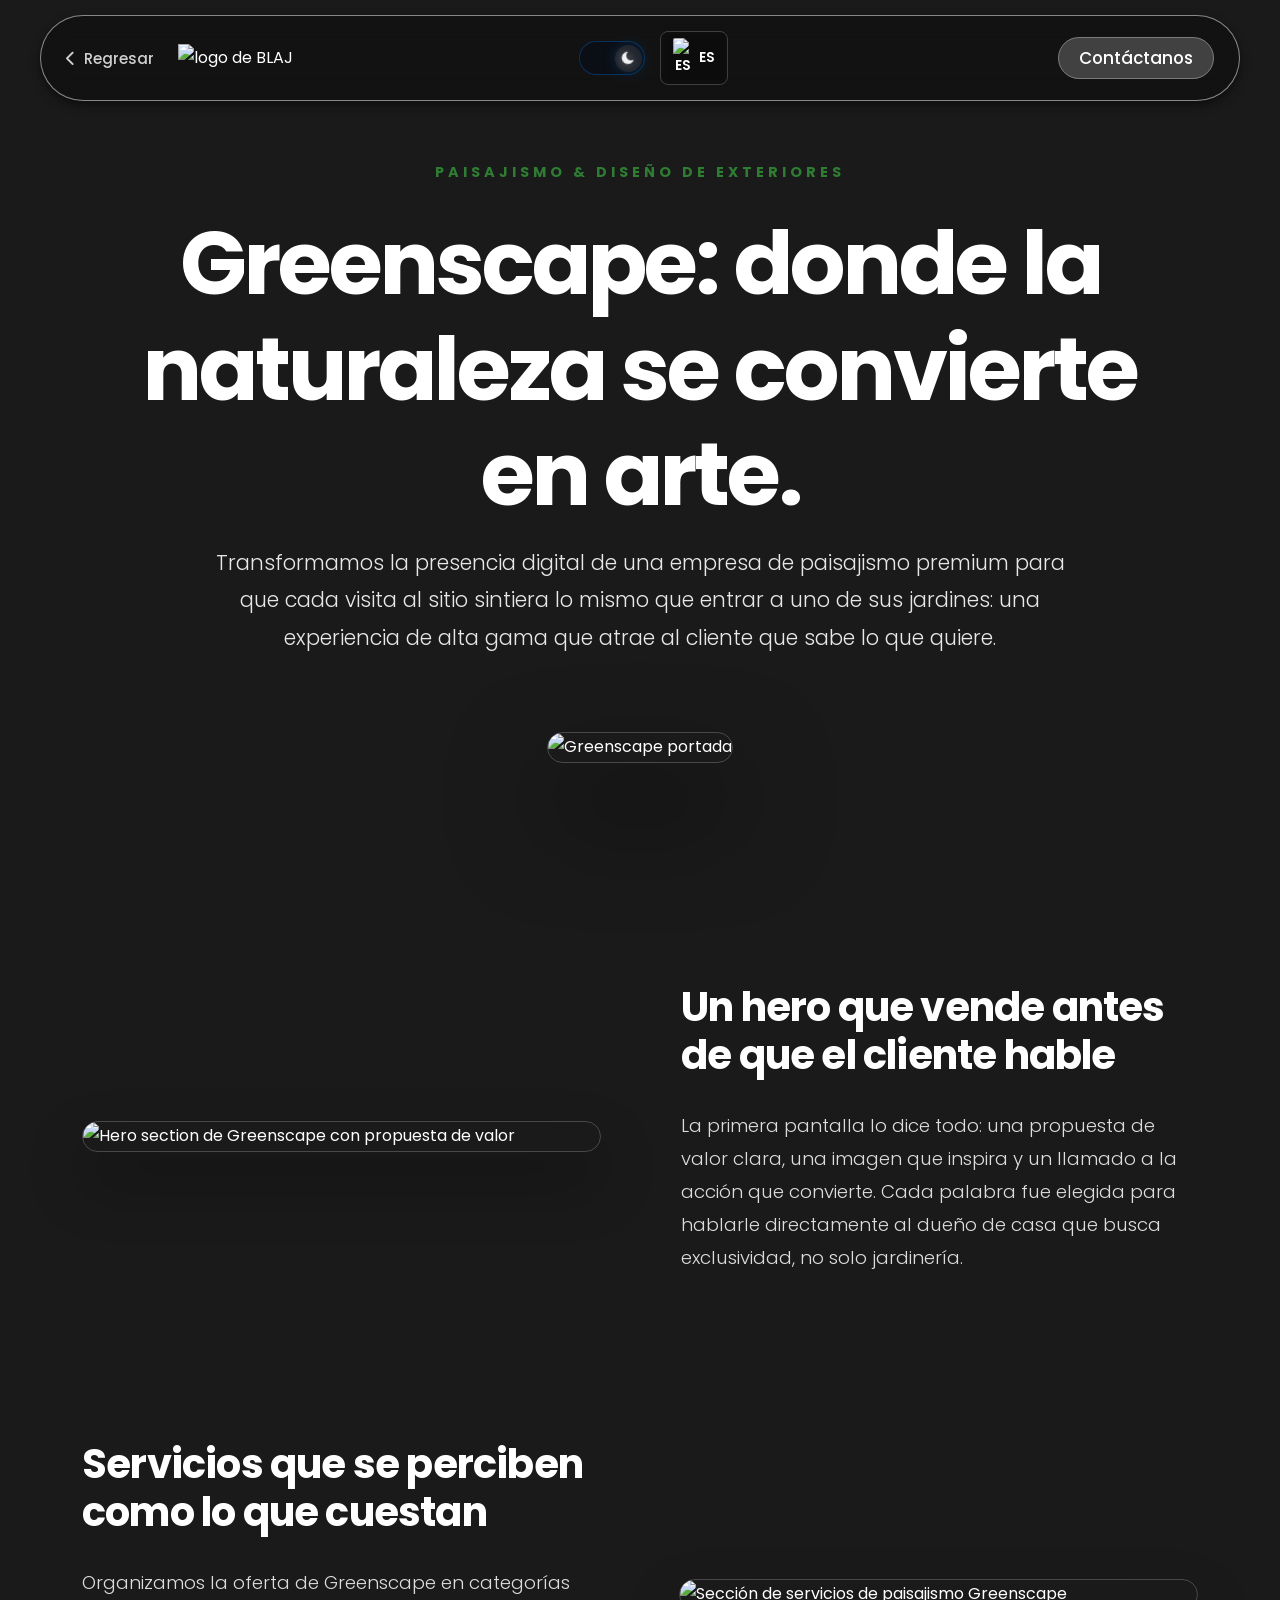
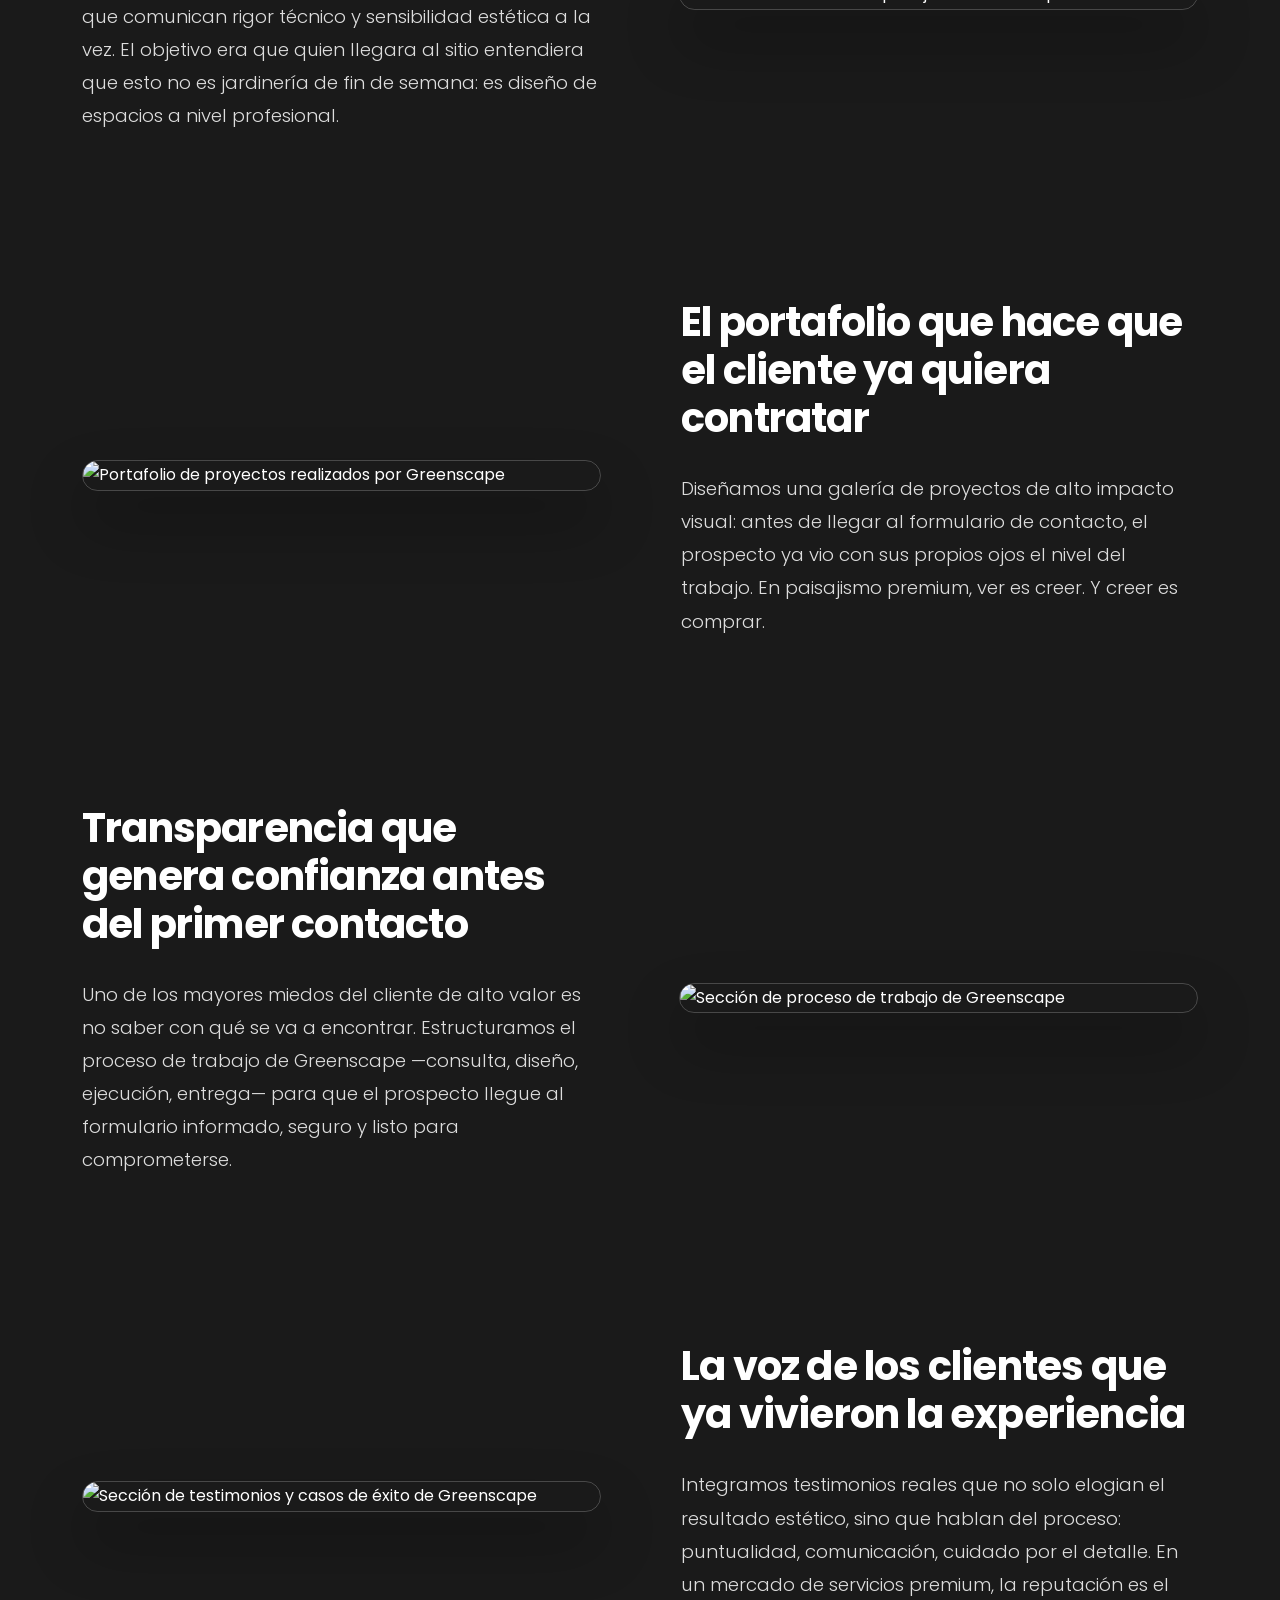
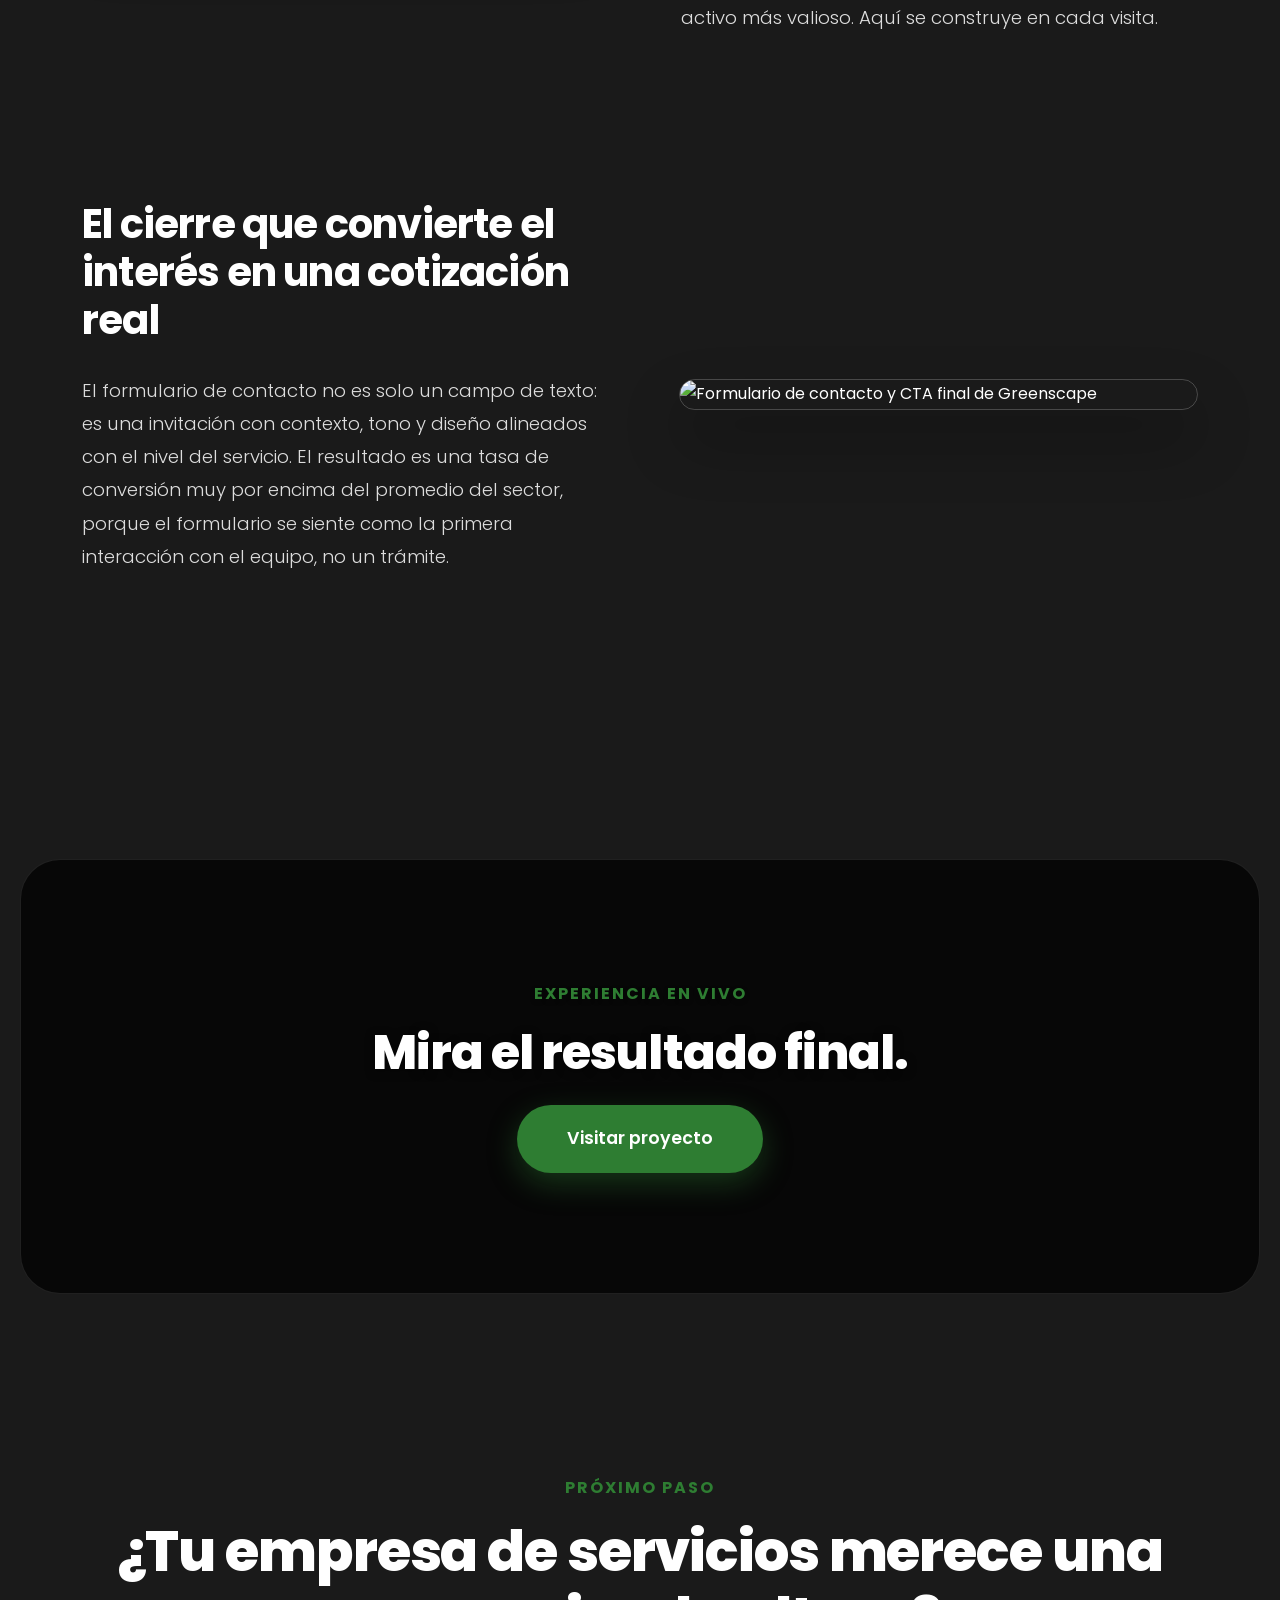
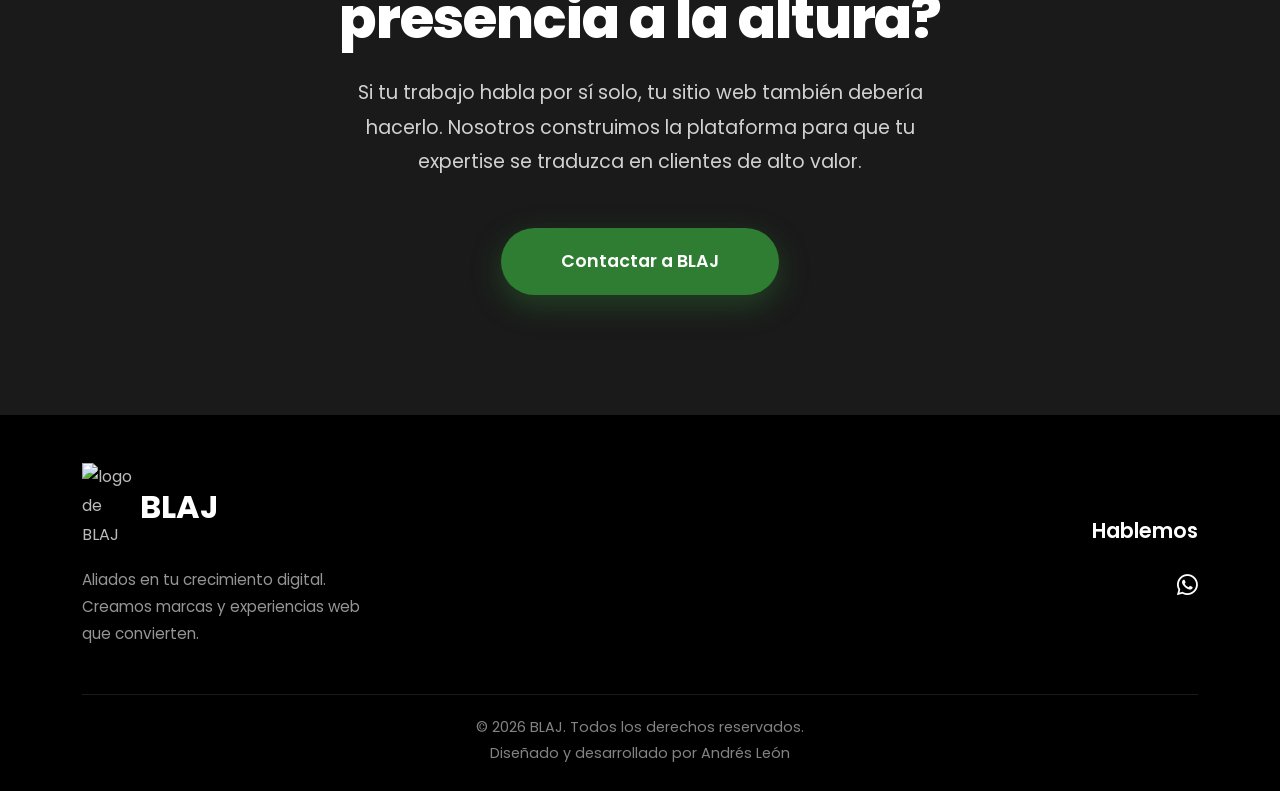
==== commit d3abfa84: "BLAJ v6 - EN/ES agregado. Diseño de la página principal cambiado." ====
--- a/greenscape.html
+++ b/greenscape.html
@@ -267,6 +267,13 @@
                         <div class="circle"></div>
                     </div>
                 </label>
+                <div class="lang-toggle-wrapper">
+                    <button id="lang-toggle-btn" class="lang-btn" onclick="toggleLanguageCustom()" aria-label="Cambiar idioma">
+                        <img id="lang-flag" src="https://flagcdn.com/w20/es.png" alt="ES" class="lang-flag">
+                        <span id="lang-text">ES</span>
+                    </button>
+                </div>
+
             </div>
             <ul class="nav-links">
                 <li><a href="https://wa.link/khsws3" class="btn-navbar-contact" target="_blank">Contáctanos</a></li>
@@ -425,5 +432,6 @@
         }, { threshold: 0.1 });
         document.querySelectorAll(".lazy-load").forEach(el => lazyObserver.observe(el));
     </script>
+    <script src="js/i18n.js"></script>
 </body>
 </html>
--- a/css/index.css
+++ b/css/index.css
@@ -1525,17 +1525,19 @@
 /* -- SecciÃ³n: Testimonios (Testimonials) -- */
 .testimonial-card {
     text-align: center;
-    padding: 40px 20px;
+    padding: 20px 15px;
     display: flex;
     flex-direction: column;
     justify-content: center;
     align-items: center;
     height: 100%;
     transition: transform 0.3s ease;
+    max-width: 320px;
+    margin: 0 auto;
 }
 
 .testimonial-card:hover {
-    transform: translateY(-5px);
+    transform: translateY(-3px);
 }
 
 .testimonial-avatar {
@@ -1555,16 +1557,20 @@
 }
 
 .testimonial-text {
-    font-size: 1.2rem;
-    font-style: italic;
-    margin-bottom: 20px;
+    font-size: 0.9rem;
+    font-style: normal;
+    font-weight: 300;
+    line-height: 1.6;
+    margin-bottom: 15px;
     color: var(--current-text-color);
 }
 
 .testimonial-author {
     font-weight: 600;
     color: var(--current-btn-primary-bg);
-    font-size: 1.1rem;
+    font-size: 0.85rem;
+    letter-spacing: 0.5px;
+    text-transform: uppercase;
 }
 
 /* -- SecciÃ³n: Contacto (Contact Form) -- */
@@ -2932,3 +2938,159 @@
     .benefits-grid { grid-template-columns: 1fr; }
 }
 
+/* --- ESTILOS OPCIÓN 2 (Cortina) - Comentados --- */
+/*
+#typed-text {
+    display: inline-block;
+    transition: transform 0.5s ease-in-out, opacity 0.5s ease-in-out;
+    vertical-align: bottom;
+}
+#typed-text.slide-out {
+    transform: translateY(-20px);
+    opacity: 0;
+}
+#typed-text.slide-in {
+    animation: textSlideIn 0.5s ease-in-out forwards;
+}
+@keyframes textSlideIn {
+    0% { transform: translateY(20px); opacity: 0; }
+    100% { transform: translateY(0); opacity: 1; }
+}
+*/
+
+/* --- ESTILOS OPCIÓN 3 (Fade + Blur Premium) - Comentados --- */
+/*
+#typed-text {
+    display: inline-block;
+    vertical-align: bottom;
+    will-change: transform, opacity, filter;
+}
+
+#typed-text.premium-reveal-out {
+    animation: premiumOut 0.6s cubic-bezier(0.165, 0.84, 0.44, 1) forwards;
+}
+
+#typed-text.premium-reveal-in {
+    animation: premiumIn 0.8s cubic-bezier(0.165, 0.84, 0.44, 1) forwards;
+}
+
+@keyframes premiumOut {
+    0% { opacity: 1; transform: translateY(0); filter: blur(0); }
+    100% { opacity: 0; transform: translateY(-10px); filter: blur(8px); }
+}
+
+@keyframes premiumIn {
+    0% { opacity: 0; transform: translateY(10px); filter: blur(8px); }
+    100% { opacity: 1; transform: translateY(0); filter: blur(0); }
+}
+*/
+
+/* --- ESTILOS OPCIÓN 4 (Typed Súper Rápido + Borrador Izq a Der) - Comentados --- */
+/*
+#typed-text.custom-typed-cursor {
+    display: inline;
+    transition: none;
+    filter: none;
+    transform: none;
+    animation: none;
+    border-right: 2px solid var(--current-text-color);
+    padding-right: 4px;
+    animation: borderBlink 1s infinite;
+    color: var(--current-btn-primary-bg);
+}
+
+@keyframes borderBlink {
+    0%, 100% { border-color: var(--current-text-color); }
+    50% { border-color: transparent; }
+}
+*/
+
+/* --- ESTILOS OPCIÓN 5 (Elegante Typed + Gradiente) --- */
+#typed-text.elegant-typed {
+    display: inline;
+    background: linear-gradient(135deg, #0d6efd, #0dcaf0); /* Colores profesionales (Azul a Celeste) */
+    -webkit-background-clip: text;
+    -webkit-text-fill-color: transparent;
+    border-right: none;
+}
+
+/* Modo oscuro adaptado para el gradiente */
+[data-theme="dark"] #typed-text.elegant-typed {
+    background: linear-gradient(135deg, #3b82f6, #60a5fa);
+    -webkit-background-clip: text;
+    -webkit-text-fill-color: transparent;
+}
+
+.elegant-cursor {
+    display: inline-block;
+    width: 4px;
+    height: 1.1em;
+    background: linear-gradient(to bottom, #0d6efd, #0dcaf0);
+    vertical-align: text-bottom;
+    margin-left: 6px;
+    border-radius: 2px;
+    animation: blinkElegant 1s step-start infinite;
+}
+
+[data-theme="dark"] .elegant-cursor {
+    background: linear-gradient(to bottom, #3b82f6, #60a5fa);
+}
+
+@keyframes blinkElegant {
+    50% { opacity: 0; }
+}
+
+
+
+.lang-btn {
+    display: flex;
+    align-items: center;
+    justify-content: center;
+    gap: 6px;
+    background: transparent;
+    border: 1px solid var(--current-border-color);
+    color: var(--current-text-color);
+    padding: 6px 12px;
+    border-radius: 8px;
+    font-size: 0.85rem;
+    font-weight: 600;
+    cursor: pointer;
+    margin-right: 15px;
+    transition: all 0.3s ease;
+    backdrop-filter: blur(5px);
+}
+.lang-flag {
+    width: 20px;
+    border-radius: 2px;
+}
+.lang-btn:hover {
+    background: var(--current-card-bg);
+    transform: translateY(-2px);
+    box-shadow: 0 4px 10px rgba(0, 0, 0, 0.1);
+}
+
+
+/* Ocultar barra superior de Google Translate y prevenir desbordamiento */
+body { top: 0 !important; }
+.goog-te-banner-frame { display: none !important; }
+h1, h2, h3, h4, h5, h6, p, a, span, button, li, div {
+    word-break: break-word;
+    overflow-wrap: break-word;
+}
+
+/* --- Arreglos de Lenis para el Scrollbar nativo --- */
+html.lenis, html.lenis body {
+  height: auto;
+}
+.lenis.lenis-smooth {
+  scroll-behavior: auto !important;
+}
+.lenis.lenis-smooth [data-lenis-prevent] {
+  overscroll-behavior: contain;
+}
+.lenis.lenis-stopped {
+  overflow: hidden;
+}
+.lenis.lenis-scrolling iframe {
+  pointer-events: none;
+}
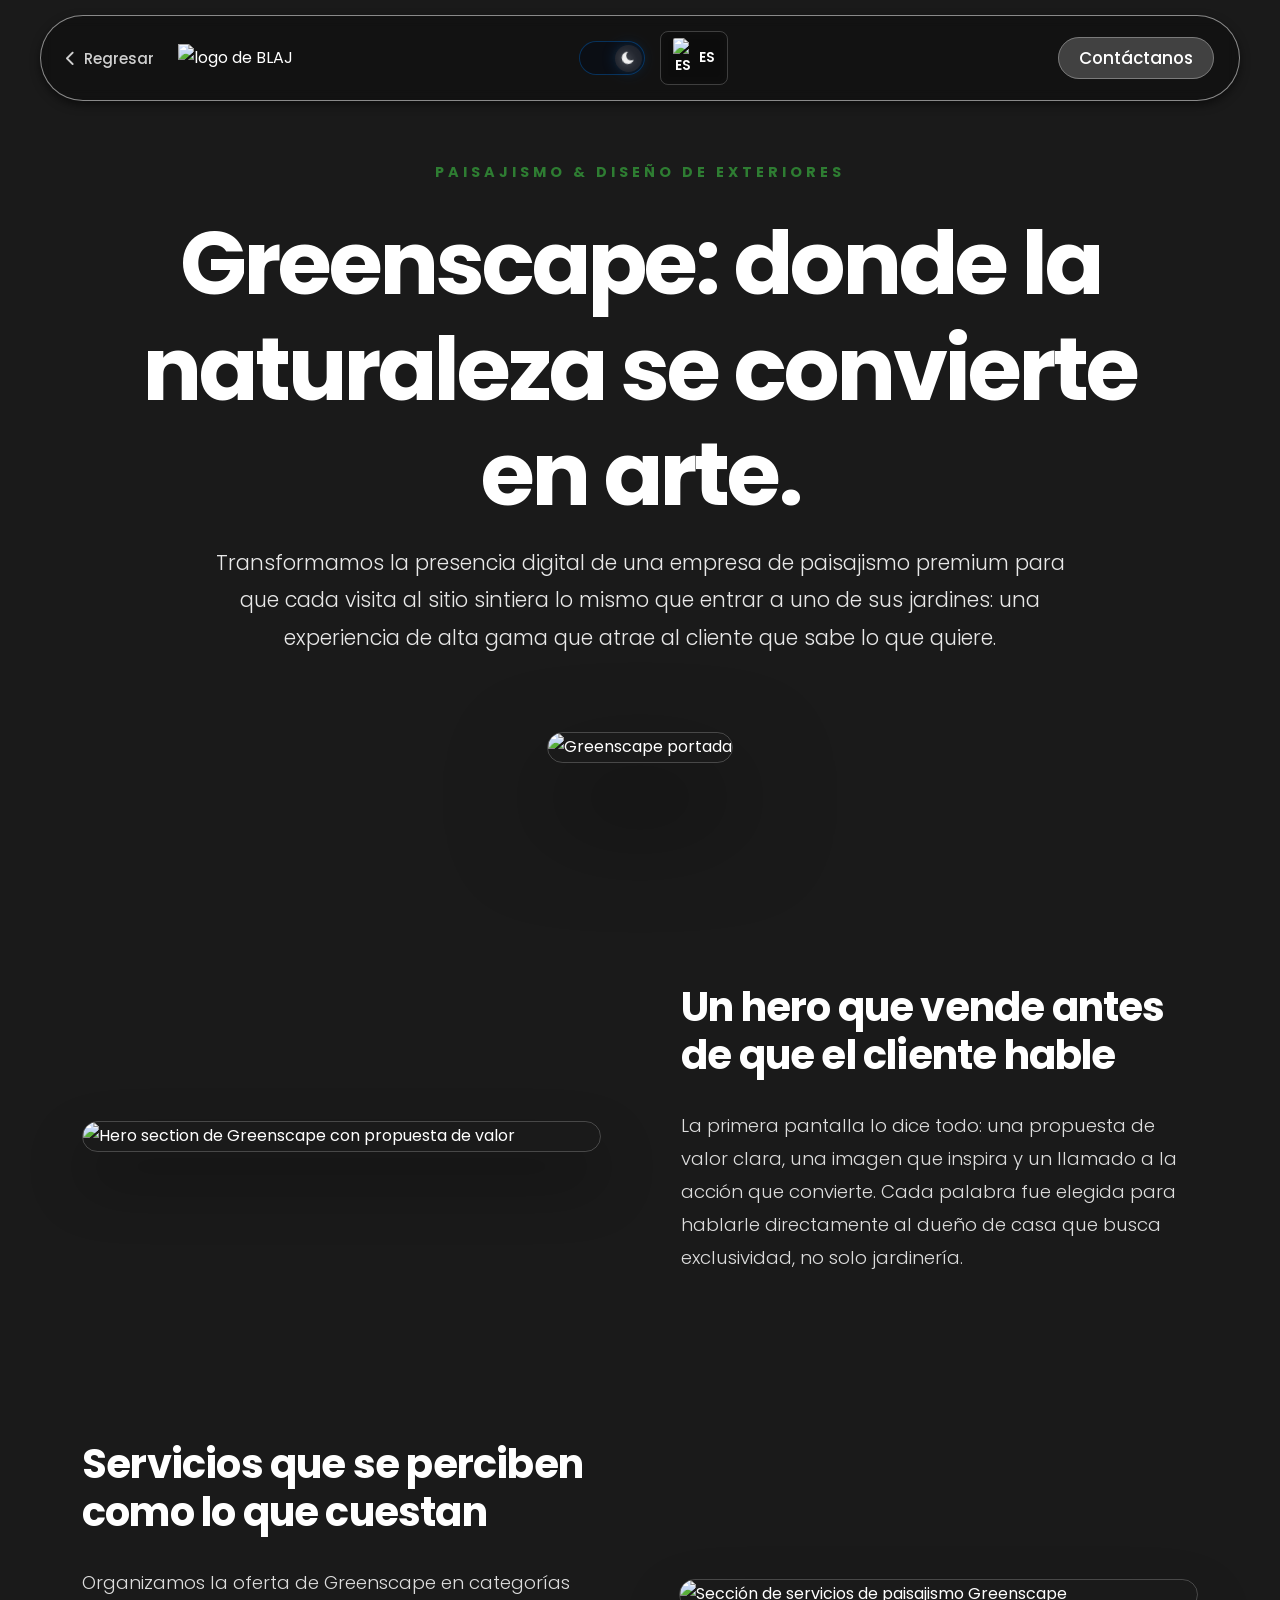
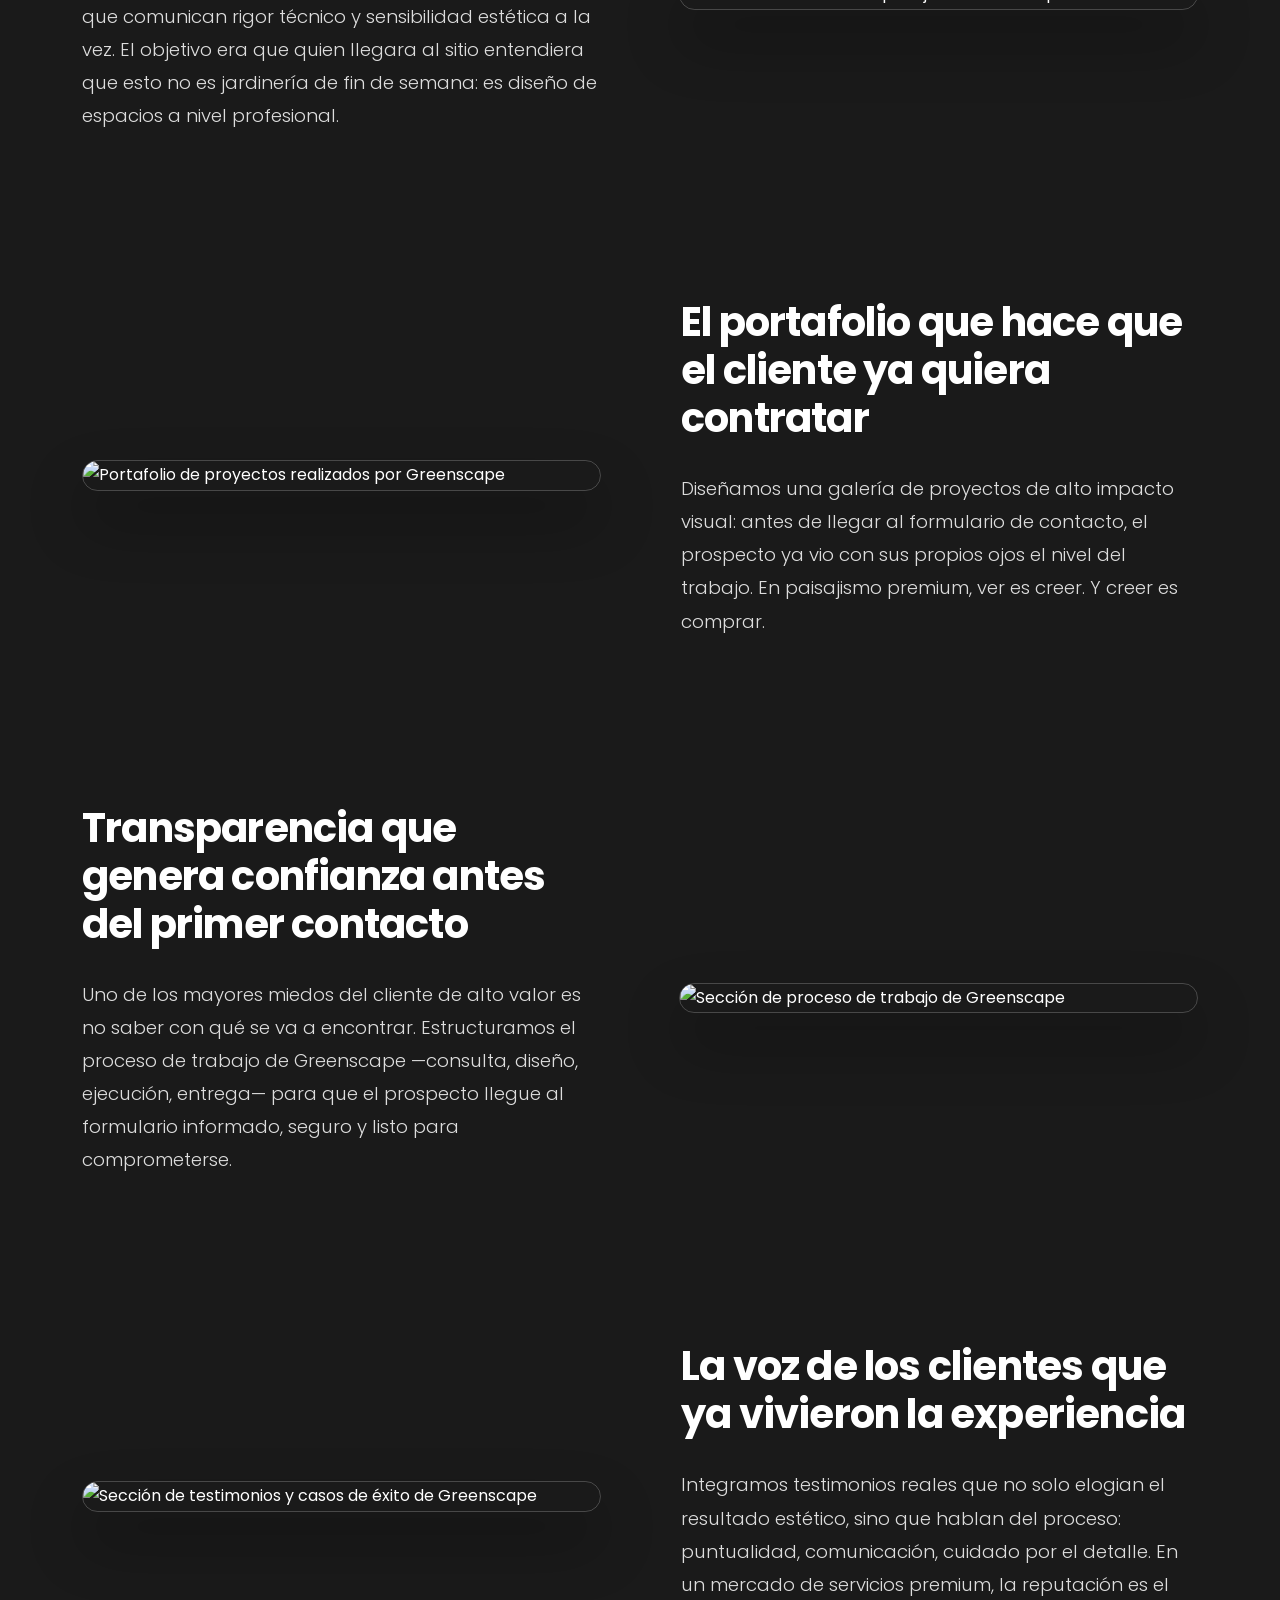
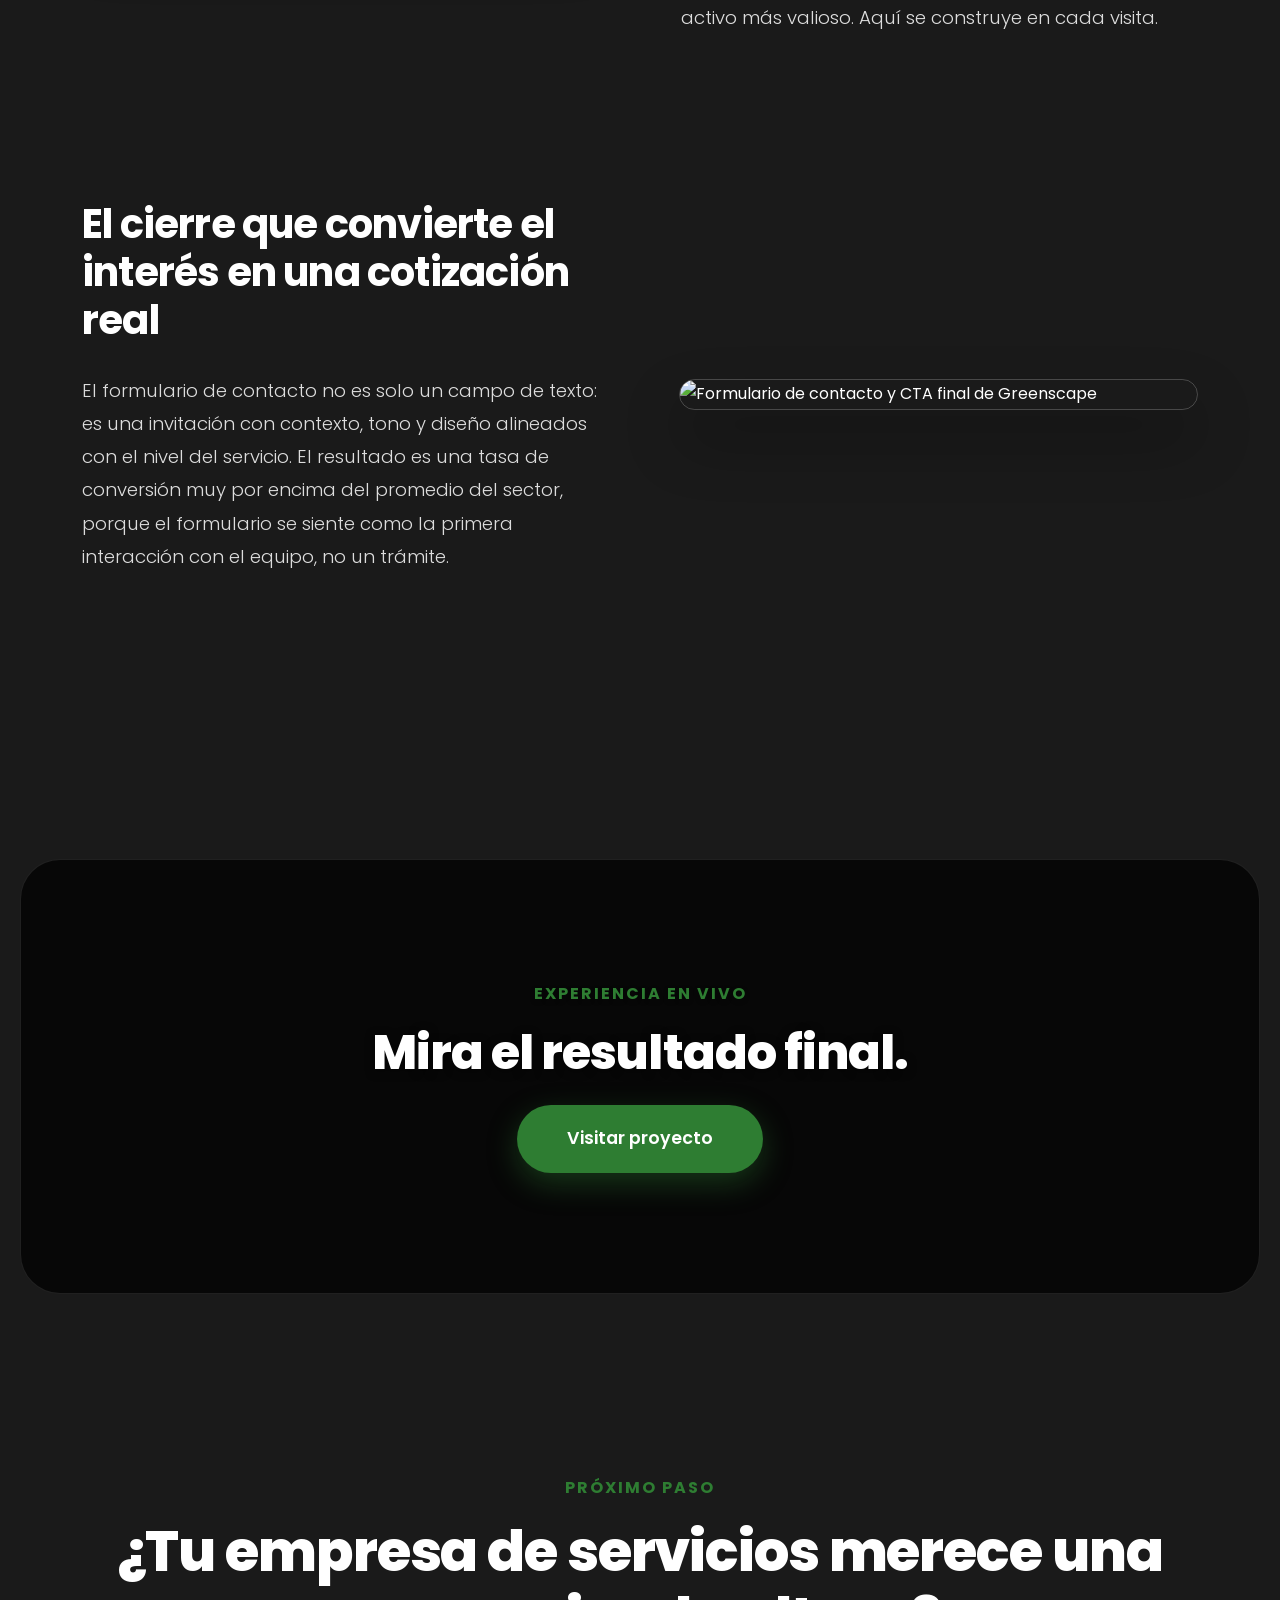
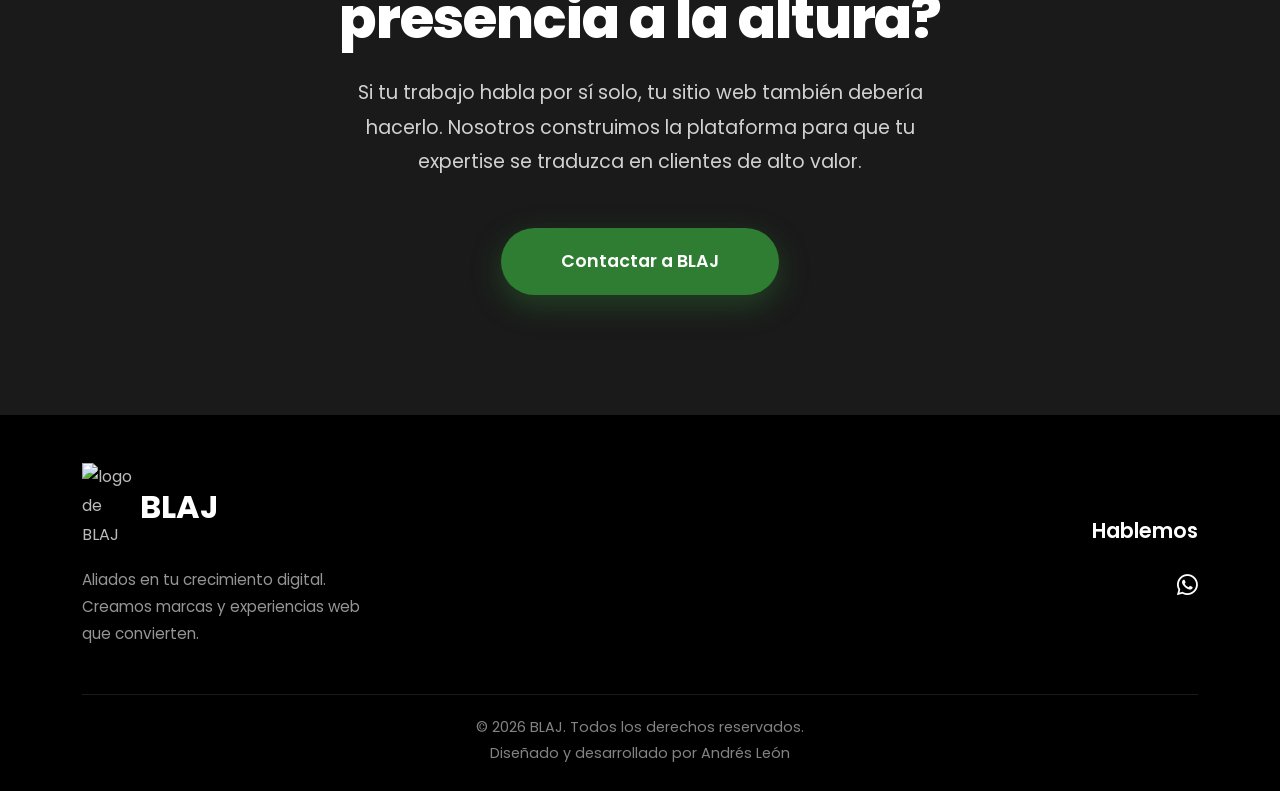
==== commit 4b3ce6f6: "BLAJ v6.3 - Chatbot modificado con nuevo endpoint" ====
--- a/greenscape.html
+++ b/greenscape.html
@@ -371,7 +371,7 @@
             <div class="container">
                 <span class="section-tag">Experiencia en vivo</span>
                 <h2 class="mb-4" style="font-size: 3rem; font-weight: 800;">Mira el resultado final.</h2>
-                <a href="#" class="btn-project-action" target="_blank">Visitar proyecto</a>
+                <a href="https://greenscapeblaj.netlify.app/" class="btn-project-action" target="_blank">Visitar proyecto</a>
             </div>
         </section>
 
--- a/css/index.css
+++ b/css/index.css
@@ -194,6 +194,11 @@
     min-height: 100vh;
 }
 
+#page-wrapper {
+    /* transform: translateZ(0) eliminado — rompe position:fixed en hijos (navbar) */
+    isolation: isolate;
+}
+
 * {
     box-sizing: border-box;
 }
@@ -418,17 +423,15 @@
     /* margen para efecto flotante */
     background: rgba(0, 0, 0, 0.3);
     /* color de fondo fijo */
-    backdrop-filter: blur(12px);
-    /* mÃ¡s blur */
-    -webkit-backdrop-filter: blur(12px);
-    /* mÃ¡s blur */
+    backdrop-filter: blur(6px);
+    -webkit-backdrop-filter: blur(6px);
+    transform: translateZ(0);
     border: 1px solid rgba(255, 255, 255, 0.5);
     /* borde blanco semitransparente */
     border-radius: 50px;
     /* bordes redondeados */
     box-shadow: 0 4px 10px var(--current-shadow-color);
-    transition: all 0.3s ease;
-    /* transiciÃ³n para todos los cambios */
+    transition: background 0.3s ease, border 0.3s ease, box-shadow 0.3s ease;
     margin: 15px auto;
 }
 
@@ -1042,15 +1045,14 @@
 }
 
 /* Tarjetas Glassmorphism */
+/* NOTA: backdrop-filter eliminado de la clase base por rendimiento.
+   Se aplica SOLO donde es realmente necesario (modales visibles). */
 .glassmorphism-card {
     background: var(--current-card-bg);
-    backdrop-filter: blur(15px);
-    /* mÃ¡s blur */
-    -webkit-backdrop-filter: blur(15px);
-    /* mÃ¡s blur */
+    transform: translateZ(0);
     border: 1px solid var(--current-border-color);
     border-radius: 15px;
-    box-shadow: 0 8px 32px 0 var(--current-shadow-color);
+    box-shadow: 0 8px 15px 0 var(--current-shadow-color);
     padding: 30px;
     margin-bottom: 30px;
     /* para separar las tarjetas */
@@ -1102,7 +1104,7 @@
     justify-content: space-between;
     align-items: flex-start;
     text-align: left;
-    transition: all 0.3s ease;
+    transition: transform 0.3s ease, background 0.3s ease, border-color 0.3s ease;
     position: relative;
     box-shadow: none;
 }
@@ -1576,15 +1578,12 @@
 /* -- SecciÃ³n: Contacto (Contact Form) -- */
 .contact-form .form-control {
     background: var(--current-card-bg);
-    backdrop-filter: blur(10px);
-    /* mÃ¡s blur */
-    -webkit-backdrop-filter: blur(10px);
-    /* mÃ¡s blur */
+    transform: translateZ(0);
     border: 1px solid var(--current-border-color);
     color: var(--current-text-color);
     padding: 10px 15px;
     border-radius: 8px;
-    transition: background 0.3s ease, border 0.3s ease, color 0.3s ease, backdrop-filter 0.3s ease, transform 0.3s ease;
+    transition: background 0.3s ease, border 0.3s ease, color 0.3s ease, transform 0.3s ease;
 }
 
 .contact-form .form-control:hover {
@@ -1808,12 +1807,10 @@
     justify-content: center;
     align-items: center;
     background: var(--current-card-bg);
-    /* fondo de glassmorphism para los slides */
-    backdrop-filter: blur(15px);
-    -webkit-backdrop-filter: blur(15px);
+    transform: translateZ(0);
     border: 1px solid var(--current-border-color);
     border-radius: 15px;
-    box-shadow: 0 5px 20px 0 var(--current-shadow-color);
+    box-shadow: 0 5px 15px 0 var(--current-shadow-color);
     overflow: hidden;
     flex-direction: column;
     text-align: center;
@@ -2105,17 +2102,15 @@
 }
 
 .modal-backdrop.fade.show {
-    background-color: rgba(0, 0, 0, 0.5);
-    backdrop-filter: blur(8px);
-    -webkit-backdrop-filter: blur(8px);
+    /* Sin backdrop-filter para evitar freeze de GPU al abrir modal */
+    background-color: rgba(0, 0, 0, 0.65);
 }
 
 #page-wrapper {
-    transition: filter 0.3s ease-in-out;
+    /* Sin transition de filter para evitar repaint costoso */
 }
 
 #page-wrapper.blurred {
-    filter: blur(10px);
     pointer-events: none;
 }
 
@@ -2387,9 +2382,7 @@
 }
 
 .chat-message.bot {
-    background: var(--current-card-bg);
-    backdrop-filter: blur(15px);
-    -webkit-backdrop-filter: blur(15px);
+    background: var(--current-mobile-menu-bg);
     border: 1px solid var(--current-border-color);
     color: var(--current-text-color);
     align-self: flex-start;
@@ -2480,13 +2473,15 @@
 /* ======================================== */
 .lazy-load {
     opacity: 0;
-    transform: translateY(50px);
-    transition: opacity 0.6s ease-out, transform 0.6s ease-out;
+    transform: translateY(30px);
+    will-change: transform, opacity;
+    transition: opacity 0.5s ease-out, transform 0.5s ease-out;
 }
 
 .lazy-load.visible {
     opacity: 1;
     transform: translateY(0);
+    will-change: auto; /* liberar memoria GPU una vez animado */
 }
 
 /* ======================================== */
@@ -2731,12 +2726,12 @@
 /* ======================================== */
 .premium-validation-modal .modal-content {
     background: var(--current-card-bg);
-    backdrop-filter: blur(25px);
-    -webkit-backdrop-filter: blur(25px);
+    backdrop-filter: blur(12px);
+    -webkit-backdrop-filter: blur(12px);
+    transform: translateZ(0);
     border: 1px solid var(--current-border-color);
     border-radius: 24px;
-    box-shadow: 0 25px 50px -12px rgba(0, 0, 0, 0.5);
-    transition: all 0.3s ease;
+    box-shadow: 0 20px 40px rgba(0, 0, 0, 0.4);
 }
 
 .premium-validation-modal .error-icon-container {
@@ -2819,11 +2814,12 @@
 /* ======================================== */
 .modal-content.glassmorphism-card {
     background: var(--current-card-bg) !important;
-    backdrop-filter: blur(25px) saturate(120%);
-    -webkit-backdrop-filter: blur(25px) saturate(120%);
+    backdrop-filter: blur(12px);
+    -webkit-backdrop-filter: blur(12px);
+    transform: translateZ(0);
     border: 1px solid var(--current-border-color);
     border-radius: 20px;
-    box-shadow: 0 25px 60px rgba(0, 0, 0, 0.45);
+    box-shadow: 0 20px 40px rgba(0, 0, 0, 0.4);
     color: var(--current-text-color);
     overflow: hidden;
     padding: 0;
